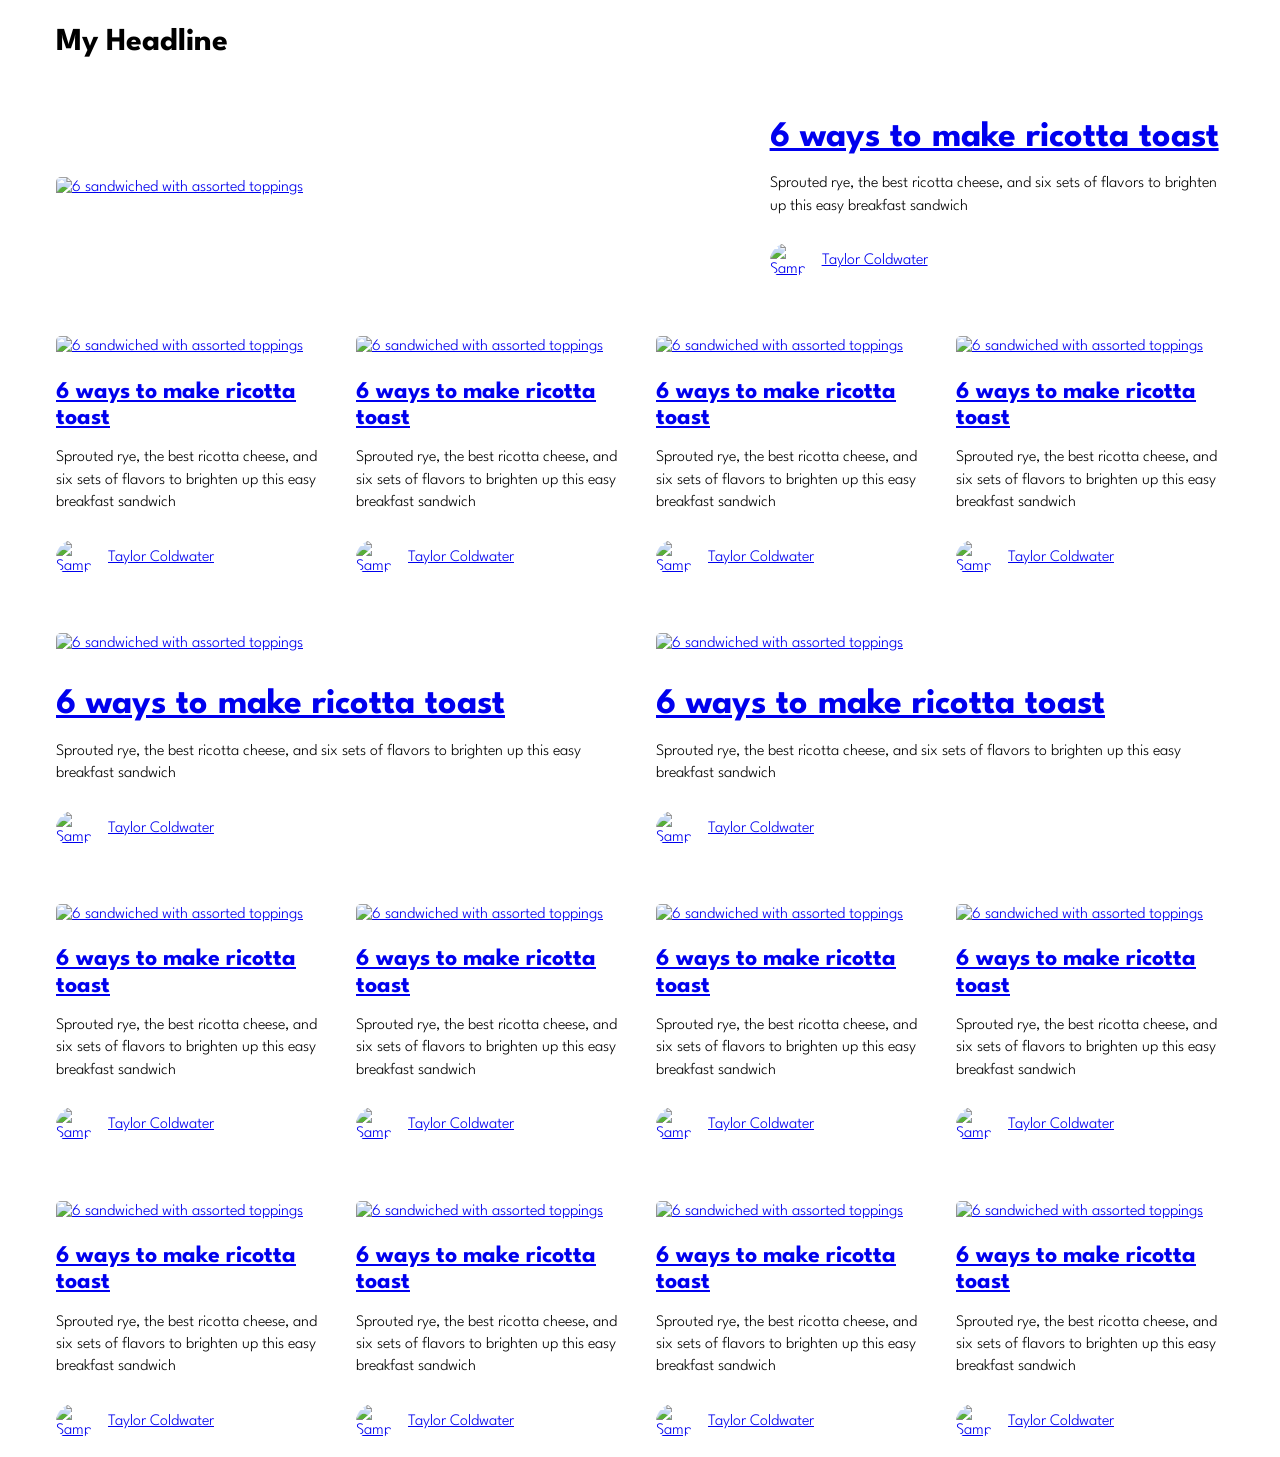
==== labs/media-grid/index.html @ 0ec3a6fa "Create basic example" ====
<!DOCTYPE html>
<html lang="en">
  <head>
    <meta charset="UTF-8" />
    <meta http-equiv="X-UA-Compatible" content="IE=edge" />
    <meta name="viewport" content="width=device-width, initial-scale=1.0" />
    <title>Media Grid</title>
    <link rel="stylesheet" href="style.css" />
    <link rel="preconnect" href="https://fonts.googleapis.com" />
    <link rel="preconnect" href="https://fonts.gstatic.com" crossorigin />
    <link href="https://fonts.googleapis.com/css2?family=League+Spartan:wght@300..700&display=swap" rel="stylesheet" />
  </head>
  <body>
    <header>
      <div class="container">
        <h1>My Headline</h1>
      </div>
    </header>
    <div class="container post-grid">
      <article>
        <a href="#" class="article-image-link">
          <img
            src="https://images.unsplash.com/photo-1521986329282-0436c1f1e212?ixlib=rb-1.2.1&ixid=MnwxMjA3fDB8MHxwaG90by1wYWdlfHx8fGVufDB8fHx8&auto=format&fit=crop&w=1200&h=630&q=80"
            alt="6 sandwiched with assorted toppings"
            class="article-image"
          />
        </a>
        <div class="article-text">
          <h2 class="article-title">
            <a href="#">6 ways to make ricotta toast</a>
          </h2>
          <p class="article-excerpt">
            Sprouted rye, the best ricotta cheese, and six sets of flavors to brighten up this easy breakfast sandwich
          </p>
          <div class="byline">
            <a href="#" class="byline-avatar-link">
              <img
                src="https://images.unsplash.com/photo-1580489944761-15a19d654956?ixlib=rb-1.2.1&ixid=MnwxMjA3fDB8MHxwaG90by1wYWdlfHx8fGVufDB8fHx8&auto=format&fit=crop&w=72&h=72&q=80"
                alt="Sample user avatar"
                class="byline-avatar"
              />
            </a>
            <p class="byline-author">
              <a href="#" class="byline-author-link">Taylor Coldwater</a>
            </p>
          </div>
        </div>
      </article>
      <article>
        <a href="#" class="article-image-link">
          <img
            src="https://images.unsplash.com/photo-1521986329282-0436c1f1e212?ixlib=rb-1.2.1&ixid=MnwxMjA3fDB8MHxwaG90by1wYWdlfHx8fGVufDB8fHx8&auto=format&fit=crop&w=1200&h=630&q=80"
            alt="6 sandwiched with assorted toppings"
            class="article-image"
          />
        </a>
        <div class="article-text">
          <h2 class="article-title">
            <a href="#">6 ways to make ricotta toast</a>
          </h2>
          <p class="article-excerpt">
            Sprouted rye, the best ricotta cheese, and six sets of flavors to brighten up this easy breakfast sandwich
          </p>
          <div class="byline">
            <a href="#" class="byline-avatar-link">
              <img
                src="https://images.unsplash.com/photo-1580489944761-15a19d654956?ixlib=rb-1.2.1&ixid=MnwxMjA3fDB8MHxwaG90by1wYWdlfHx8fGVufDB8fHx8&auto=format&fit=crop&w=72&h=72&q=80"
                alt="Sample user avatar"
                class="byline-avatar"
              />
            </a>
            <p class="byline-author">
              <a href="#" class="byline-author-link">Taylor Coldwater</a>
            </p>
          </div>
        </div>
      </article>
      <article>
        <a href="#" class="article-image-link">
          <img
            src="https://images.unsplash.com/photo-1521986329282-0436c1f1e212?ixlib=rb-1.2.1&ixid=MnwxMjA3fDB8MHxwaG90by1wYWdlfHx8fGVufDB8fHx8&auto=format&fit=crop&w=1200&h=630&q=80"
            alt="6 sandwiched with assorted toppings"
            class="article-image"
          />
        </a>
        <div class="article-text">
          <h2 class="article-title">
            <a href="#">6 ways to make ricotta toast</a>
          </h2>
          <p class="article-excerpt">
            Sprouted rye, the best ricotta cheese, and six sets of flavors to brighten up this easy breakfast sandwich
          </p>
          <div class="byline">
            <a href="#" class="byline-avatar-link">
              <img
                src="https://images.unsplash.com/photo-1580489944761-15a19d654956?ixlib=rb-1.2.1&ixid=MnwxMjA3fDB8MHxwaG90by1wYWdlfHx8fGVufDB8fHx8&auto=format&fit=crop&w=72&h=72&q=80"
                alt="Sample user avatar"
                class="byline-avatar"
              />
            </a>
            <p class="byline-author">
              <a href="#" class="byline-author-link">Taylor Coldwater</a>
            </p>
          </div>
        </div>
      </article>
      <article>
        <a href="#" class="article-image-link">
          <img
            src="https://images.unsplash.com/photo-1521986329282-0436c1f1e212?ixlib=rb-1.2.1&ixid=MnwxMjA3fDB8MHxwaG90by1wYWdlfHx8fGVufDB8fHx8&auto=format&fit=crop&w=1200&h=630&q=80"
            alt="6 sandwiched with assorted toppings"
            class="article-image"
          />
        </a>
        <div class="article-text">
          <h2 class="article-title">
            <a href="#">6 ways to make ricotta toast</a>
          </h2>
          <p class="article-excerpt">
            Sprouted rye, the best ricotta cheese, and six sets of flavors to brighten up this easy breakfast sandwich
          </p>
          <div class="byline">
            <a href="#" class="byline-avatar-link">
              <img
                src="https://images.unsplash.com/photo-1580489944761-15a19d654956?ixlib=rb-1.2.1&ixid=MnwxMjA3fDB8MHxwaG90by1wYWdlfHx8fGVufDB8fHx8&auto=format&fit=crop&w=72&h=72&q=80"
                alt="Sample user avatar"
                class="byline-avatar"
              />
            </a>
            <p class="byline-author">
              <a href="#" class="byline-author-link">Taylor Coldwater</a>
            </p>
          </div>
        </div>
      </article>
      <article>
        <a href="#" class="article-image-link">
          <img
            src="https://images.unsplash.com/photo-1521986329282-0436c1f1e212?ixlib=rb-1.2.1&ixid=MnwxMjA3fDB8MHxwaG90by1wYWdlfHx8fGVufDB8fHx8&auto=format&fit=crop&w=1200&h=630&q=80"
            alt="6 sandwiched with assorted toppings"
            class="article-image"
          />
        </a>
        <div class="article-text">
          <h2 class="article-title">
            <a href="#">6 ways to make ricotta toast</a>
          </h2>
          <p class="article-excerpt">
            Sprouted rye, the best ricotta cheese, and six sets of flavors to brighten up this easy breakfast sandwich
          </p>
          <div class="byline">
            <a href="#" class="byline-avatar-link">
              <img
                src="https://images.unsplash.com/photo-1580489944761-15a19d654956?ixlib=rb-1.2.1&ixid=MnwxMjA3fDB8MHxwaG90by1wYWdlfHx8fGVufDB8fHx8&auto=format&fit=crop&w=72&h=72&q=80"
                alt="Sample user avatar"
                class="byline-avatar"
              />
            </a>
            <p class="byline-author">
              <a href="#" class="byline-author-link">Taylor Coldwater</a>
            </p>
          </div>
        </div>
      </article>
      <article>
        <a href="#" class="article-image-link">
          <img
            src="https://images.unsplash.com/photo-1521986329282-0436c1f1e212?ixlib=rb-1.2.1&ixid=MnwxMjA3fDB8MHxwaG90by1wYWdlfHx8fGVufDB8fHx8&auto=format&fit=crop&w=1200&h=630&q=80"
            alt="6 sandwiched with assorted toppings"
            class="article-image"
          />
        </a>
        <div class="article-text">
          <h2 class="article-title">
            <a href="#">6 ways to make ricotta toast</a>
          </h2>
          <p class="article-excerpt">
            Sprouted rye, the best ricotta cheese, and six sets of flavors to brighten up this easy breakfast sandwich
          </p>
          <div class="byline">
            <a href="#" class="byline-avatar-link">
              <img
                src="https://images.unsplash.com/photo-1580489944761-15a19d654956?ixlib=rb-1.2.1&ixid=MnwxMjA3fDB8MHxwaG90by1wYWdlfHx8fGVufDB8fHx8&auto=format&fit=crop&w=72&h=72&q=80"
                alt="Sample user avatar"
                class="byline-avatar"
              />
            </a>
            <p class="byline-author">
              <a href="#" class="byline-author-link">Taylor Coldwater</a>
            </p>
          </div>
        </div>
      </article>
      <article>
        <a href="#" class="article-image-link">
          <img
            src="https://images.unsplash.com/photo-1521986329282-0436c1f1e212?ixlib=rb-1.2.1&ixid=MnwxMjA3fDB8MHxwaG90by1wYWdlfHx8fGVufDB8fHx8&auto=format&fit=crop&w=1200&h=630&q=80"
            alt="6 sandwiched with assorted toppings"
            class="article-image"
          />
        </a>
        <div class="article-text">
          <h2 class="article-title">
            <a href="#">6 ways to make ricotta toast</a>
          </h2>
          <p class="article-excerpt">
            Sprouted rye, the best ricotta cheese, and six sets of flavors to brighten up this easy breakfast sandwich
          </p>
          <div class="byline">
            <a href="#" class="byline-avatar-link">
              <img
                src="https://images.unsplash.com/photo-1580489944761-15a19d654956?ixlib=rb-1.2.1&ixid=MnwxMjA3fDB8MHxwaG90by1wYWdlfHx8fGVufDB8fHx8&auto=format&fit=crop&w=72&h=72&q=80"
                alt="Sample user avatar"
                class="byline-avatar"
              />
            </a>
            <p class="byline-author">
              <a href="#" class="byline-author-link">Taylor Coldwater</a>
            </p>
          </div>
        </div>
      </article>
      <article>
        <a href="#" class="article-image-link">
          <img
            src="https://images.unsplash.com/photo-1521986329282-0436c1f1e212?ixlib=rb-1.2.1&ixid=MnwxMjA3fDB8MHxwaG90by1wYWdlfHx8fGVufDB8fHx8&auto=format&fit=crop&w=1200&h=630&q=80"
            alt="6 sandwiched with assorted toppings"
            class="article-image"
          />
        </a>
        <div class="article-text">
          <h2 class="article-title">
            <a href="#">6 ways to make ricotta toast</a>
          </h2>
          <p class="article-excerpt">
            Sprouted rye, the best ricotta cheese, and six sets of flavors to brighten up this easy breakfast sandwich
          </p>
          <div class="byline">
            <a href="#" class="byline-avatar-link">
              <img
                src="https://images.unsplash.com/photo-1580489944761-15a19d654956?ixlib=rb-1.2.1&ixid=MnwxMjA3fDB8MHxwaG90by1wYWdlfHx8fGVufDB8fHx8&auto=format&fit=crop&w=72&h=72&q=80"
                alt="Sample user avatar"
                class="byline-avatar"
              />
            </a>
            <p class="byline-author">
              <a href="#" class="byline-author-link">Taylor Coldwater</a>
            </p>
          </div>
        </div>
      </article>
      <article>
        <a href="#" class="article-image-link">
          <img
            src="https://images.unsplash.com/photo-1521986329282-0436c1f1e212?ixlib=rb-1.2.1&ixid=MnwxMjA3fDB8MHxwaG90by1wYWdlfHx8fGVufDB8fHx8&auto=format&fit=crop&w=1200&h=630&q=80"
            alt="6 sandwiched with assorted toppings"
            class="article-image"
          />
        </a>
        <div class="article-text">
          <h2 class="article-title">
            <a href="#">6 ways to make ricotta toast</a>
          </h2>
          <p class="article-excerpt">
            Sprouted rye, the best ricotta cheese, and six sets of flavors to brighten up this easy breakfast sandwich
          </p>
          <div class="byline">
            <a href="#" class="byline-avatar-link">
              <img
                src="https://images.unsplash.com/photo-1580489944761-15a19d654956?ixlib=rb-1.2.1&ixid=MnwxMjA3fDB8MHxwaG90by1wYWdlfHx8fGVufDB8fHx8&auto=format&fit=crop&w=72&h=72&q=80"
                alt="Sample user avatar"
                class="byline-avatar"
              />
            </a>
            <p class="byline-author">
              <a href="#" class="byline-author-link">Taylor Coldwater</a>
            </p>
          </div>
        </div>
      </article>
      <article>
        <a href="#" class="article-image-link">
          <img
            src="https://images.unsplash.com/photo-1521986329282-0436c1f1e212?ixlib=rb-1.2.1&ixid=MnwxMjA3fDB8MHxwaG90by1wYWdlfHx8fGVufDB8fHx8&auto=format&fit=crop&w=1200&h=630&q=80"
            alt="6 sandwiched with assorted toppings"
            class="article-image"
          />
        </a>
        <div class="article-text">
          <h2 class="article-title">
            <a href="#">6 ways to make ricotta toast</a>
          </h2>
          <p class="article-excerpt">
            Sprouted rye, the best ricotta cheese, and six sets of flavors to brighten up this easy breakfast sandwich
          </p>
          <div class="byline">
            <a href="#" class="byline-avatar-link">
              <img
                src="https://images.unsplash.com/photo-1580489944761-15a19d654956?ixlib=rb-1.2.1&ixid=MnwxMjA3fDB8MHxwaG90by1wYWdlfHx8fGVufDB8fHx8&auto=format&fit=crop&w=72&h=72&q=80"
                alt="Sample user avatar"
                class="byline-avatar"
              />
            </a>
            <p class="byline-author">
              <a href="#" class="byline-author-link">Taylor Coldwater</a>
            </p>
          </div>
        </div>
      </article>
      <article>
        <a href="#" class="article-image-link">
          <img
            src="https://images.unsplash.com/photo-1521986329282-0436c1f1e212?ixlib=rb-1.2.1&ixid=MnwxMjA3fDB8MHxwaG90by1wYWdlfHx8fGVufDB8fHx8&auto=format&fit=crop&w=1200&h=630&q=80"
            alt="6 sandwiched with assorted toppings"
            class="article-image"
          />
        </a>
        <div class="article-text">
          <h2 class="article-title">
            <a href="#">6 ways to make ricotta toast</a>
          </h2>
          <p class="article-excerpt">
            Sprouted rye, the best ricotta cheese, and six sets of flavors to brighten up this easy breakfast sandwich
          </p>
          <div class="byline">
            <a href="#" class="byline-avatar-link">
              <img
                src="https://images.unsplash.com/photo-1580489944761-15a19d654956?ixlib=rb-1.2.1&ixid=MnwxMjA3fDB8MHxwaG90by1wYWdlfHx8fGVufDB8fHx8&auto=format&fit=crop&w=72&h=72&q=80"
                alt="Sample user avatar"
                class="byline-avatar"
              />
            </a>
            <p class="byline-author">
              <a href="#" class="byline-author-link">Taylor Coldwater</a>
            </p>
          </div>
        </div>
      </article>
      <article>
        <a href="#" class="article-image-link">
          <img
            src="https://images.unsplash.com/photo-1521986329282-0436c1f1e212?ixlib=rb-1.2.1&ixid=MnwxMjA3fDB8MHxwaG90by1wYWdlfHx8fGVufDB8fHx8&auto=format&fit=crop&w=1200&h=630&q=80"
            alt="6 sandwiched with assorted toppings"
            class="article-image"
          />
        </a>
        <div class="article-text">
          <h2 class="article-title">
            <a href="#">6 ways to make ricotta toast</a>
          </h2>
          <p class="article-excerpt">
            Sprouted rye, the best ricotta cheese, and six sets of flavors to brighten up this easy breakfast sandwich
          </p>
          <div class="byline">
            <a href="#" class="byline-avatar-link">
              <img
                src="https://images.unsplash.com/photo-1580489944761-15a19d654956?ixlib=rb-1.2.1&ixid=MnwxMjA3fDB8MHxwaG90by1wYWdlfHx8fGVufDB8fHx8&auto=format&fit=crop&w=72&h=72&q=80"
                alt="Sample user avatar"
                class="byline-avatar"
              />
            </a>
            <p class="byline-author">
              <a href="#" class="byline-author-link">Taylor Coldwater</a>
            </p>
          </div>
        </div>
      </article>
      <article>
        <a href="#" class="article-image-link">
          <img
            src="https://images.unsplash.com/photo-1521986329282-0436c1f1e212?ixlib=rb-1.2.1&ixid=MnwxMjA3fDB8MHxwaG90by1wYWdlfHx8fGVufDB8fHx8&auto=format&fit=crop&w=1200&h=630&q=80"
            alt="6 sandwiched with assorted toppings"
            class="article-image"
          />
        </a>
        <div class="article-text">
          <h2 class="article-title">
            <a href="#">6 ways to make ricotta toast</a>
          </h2>
          <p class="article-excerpt">
            Sprouted rye, the best ricotta cheese, and six sets of flavors to brighten up this easy breakfast sandwich
          </p>
          <div class="byline">
            <a href="#" class="byline-avatar-link">
              <img
                src="https://images.unsplash.com/photo-1580489944761-15a19d654956?ixlib=rb-1.2.1&ixid=MnwxMjA3fDB8MHxwaG90by1wYWdlfHx8fGVufDB8fHx8&auto=format&fit=crop&w=72&h=72&q=80"
                alt="Sample user avatar"
                class="byline-avatar"
              />
            </a>
            <p class="byline-author">
              <a href="#" class="byline-author-link">Taylor Coldwater</a>
            </p>
          </div>
        </div>
      </article>
      <article>
        <a href="#" class="article-image-link">
          <img
            src="https://images.unsplash.com/photo-1521986329282-0436c1f1e212?ixlib=rb-1.2.1&ixid=MnwxMjA3fDB8MHxwaG90by1wYWdlfHx8fGVufDB8fHx8&auto=format&fit=crop&w=1200&h=630&q=80"
            alt="6 sandwiched with assorted toppings"
            class="article-image"
          />
        </a>
        <div class="article-text">
          <h2 class="article-title">
            <a href="#">6 ways to make ricotta toast</a>
          </h2>
          <p class="article-excerpt">
            Sprouted rye, the best ricotta cheese, and six sets of flavors to brighten up this easy breakfast sandwich
          </p>
          <div class="byline">
            <a href="#" class="byline-avatar-link">
              <img
                src="https://images.unsplash.com/photo-1580489944761-15a19d654956?ixlib=rb-1.2.1&ixid=MnwxMjA3fDB8MHxwaG90by1wYWdlfHx8fGVufDB8fHx8&auto=format&fit=crop&w=72&h=72&q=80"
                alt="Sample user avatar"
                class="byline-avatar"
              />
            </a>
            <p class="byline-author">
              <a href="#" class="byline-author-link">Taylor Coldwater</a>
            </p>
          </div>
        </div>
      </article>
      <article>
        <a href="#" class="article-image-link">
          <img
            src="https://images.unsplash.com/photo-1521986329282-0436c1f1e212?ixlib=rb-1.2.1&ixid=MnwxMjA3fDB8MHxwaG90by1wYWdlfHx8fGVufDB8fHx8&auto=format&fit=crop&w=1200&h=630&q=80"
            alt="6 sandwiched with assorted toppings"
            class="article-image"
          />
        </a>
        <div class="article-text">
          <h2 class="article-title">
            <a href="#">6 ways to make ricotta toast</a>
          </h2>
          <p class="article-excerpt">
            Sprouted rye, the best ricotta cheese, and six sets of flavors to brighten up this easy breakfast sandwich
          </p>
          <div class="byline">
            <a href="#" class="byline-avatar-link">
              <img
                src="https://images.unsplash.com/photo-1580489944761-15a19d654956?ixlib=rb-1.2.1&ixid=MnwxMjA3fDB8MHxwaG90by1wYWdlfHx8fGVufDB8fHx8&auto=format&fit=crop&w=72&h=72&q=80"
                alt="Sample user avatar"
                class="byline-avatar"
              />
            </a>
            <p class="byline-author">
              <a href="#" class="byline-author-link">Taylor Coldwater</a>
            </p>
          </div>
        </div>
      </article>
    </div>
  </body>
</html>
---- labs/media-grid/style.css ----
* {
  box-sizing: border-box;
}

:root {
  --title-font-size: 1.5rem;
}

body {
  font-family: "League Spartan", -apple-system, BlinkMacSystemFont, "Segoe UI", Roboto, Oxygen, Ubuntu, Cantarell,
    "Open Sans", "Helvetica Neue", sans-serif;
  font-weight: 300;
  line-height: 1.4;
}

h2 {
  line-height: 1.1;
}

img {
  max-width: 100%;
  display: block;
}

.container {
  max-width: 1200px;
  margin: 0 auto;
  padding-left: 1em;
  padding-right: 1em;
}

.post-grid {
  display: grid;
  gap: 1rem;
}

.article-title {
  font-size: var(--title-font-size, 1.5rem);
  margin-bottom: 1rem;
}

.article-image {
  border-radius: 5px;
  width: 100%;
}

.byline {
  display: flex;
  align-items: center;
  gap: 1rem;
}

.byline-avatar {
  width: 36px;
  height: 36px;
  border-radius: 50%;
}

@media screen and (min-width: 768px) {
  .post-grid {
    grid-template-columns: repeat(12, 1fr);
    gap: 3rem 2rem;
  }

  article {
    grid-column-end: span 3;
  }

  article:nth-of-type(1) {
    grid-column: 1 / -1;
    display: grid;
    gap: 2rem;
    grid-template-columns: 3fr 2fr;
    align-items: center;
  }

  article:nth-of-type(6),
  article:nth-of-type(7) {
    grid-column-end: span 6;
  }

  article:nth-of-type(1),
  article:nth-of-type(6),
  article:nth-of-type(7) {
    --title-font-size: 2.25rem;
  }
}
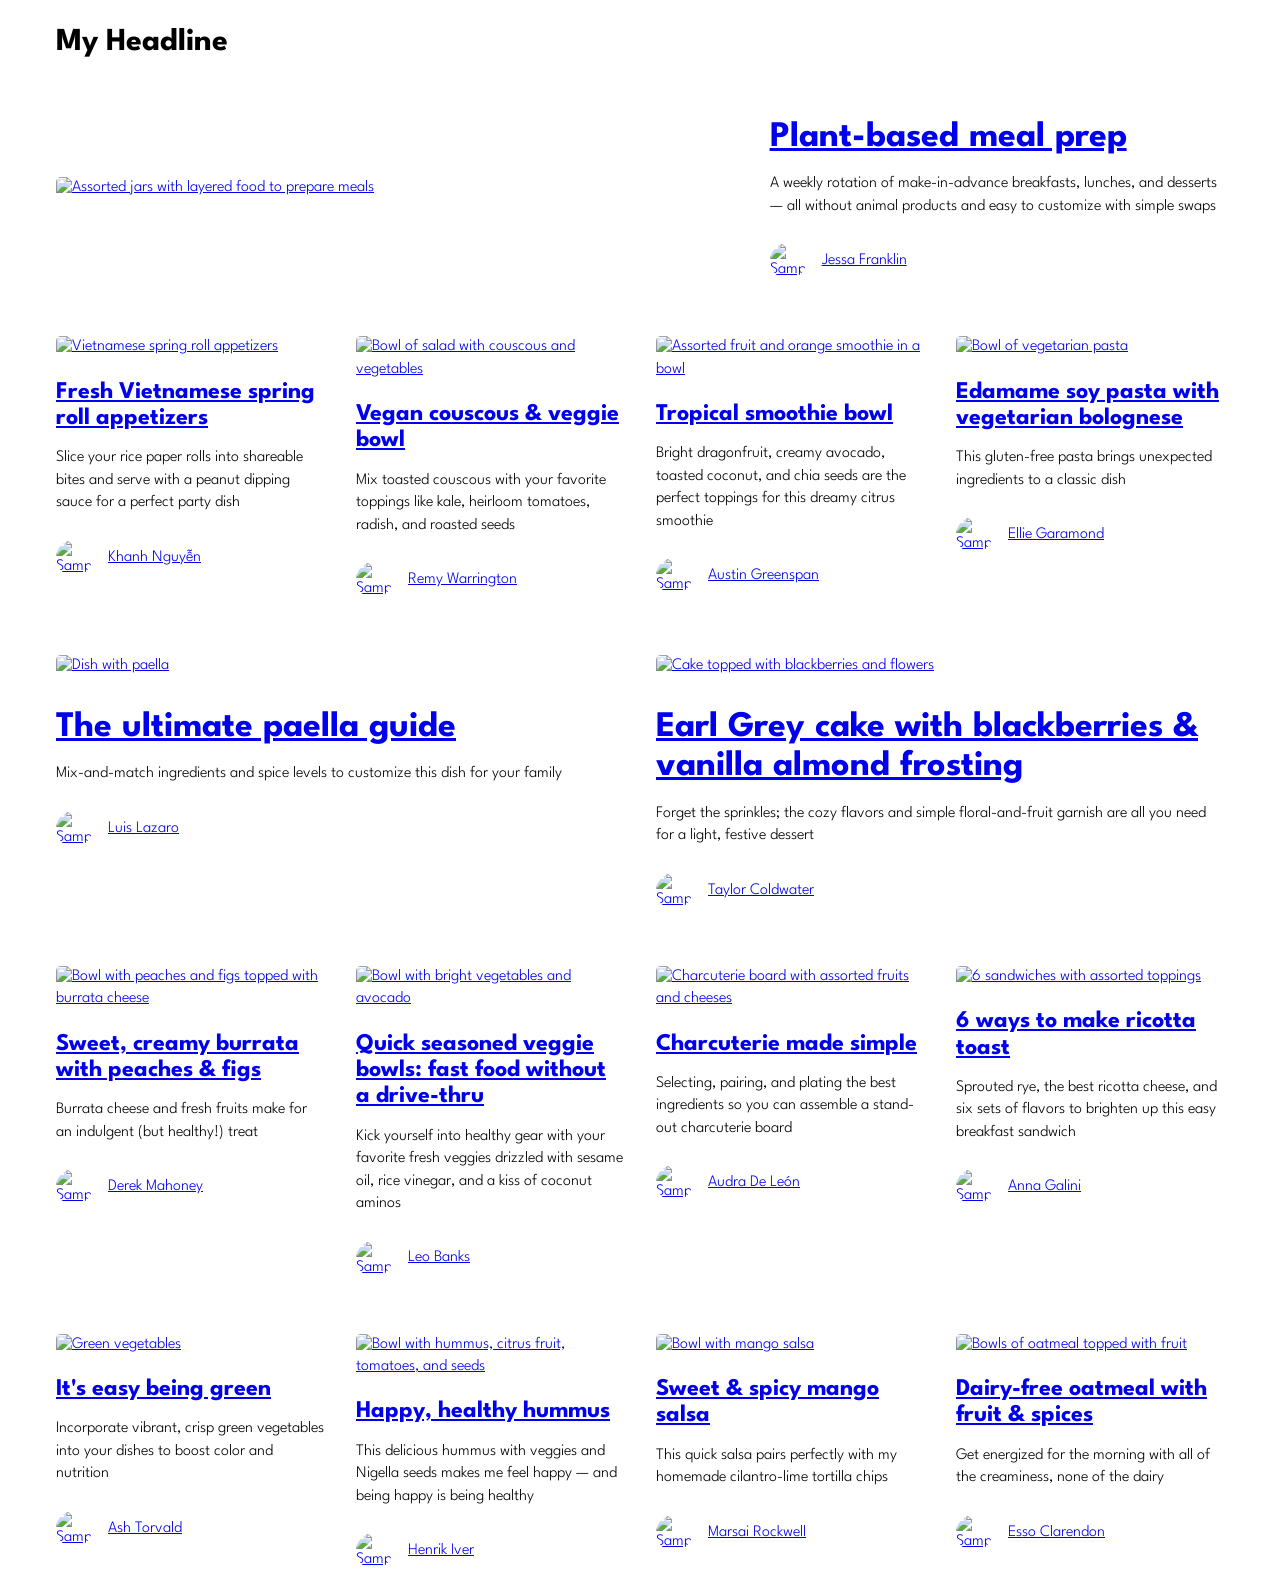
==== commit f6327838: "Add content to each article" ====
--- a/labs/media-grid/index.html
+++ b/labs/media-grid/index.html
@@ -20,8 +20,299 @@
       <article>
         <a href="#" class="article-image-link">
           <img
+            src="https://images.unsplash.com/photo-1543352632-fea6d4f83e78?ixlib=rb-1.2.1&ixid=MnwxMjA3fDB8MHxwaG90by1wYWdlfHx8fGVufDB8fHx8&auto=format&fit=crop&w=1200&h=630&q=80"
+            alt="Assorted jars with layered food to prepare meals"
+            class="article-image"
+          />
+        </a>
+        <div class="article-text">
+          <h2 class="article-title">
+            <a href="#">Plant-based meal prep</a>
+          </h2>
+          <p class="article-excerpt">
+            A weekly rotation of make-in-advance breakfasts, lunches, and desserts &mdash; all without animal products
+            and easy to customize with simple swaps
+          </p>
+          <div class="byline">
+            <a href="#" class="byline-avatar-link">
+              <img
+                src="https://images.unsplash.com/photo-1522938974444-f12497b69347?ixlib=rb-1.2.1&ixid=MnwxMjA3fDB8MHxwaG90by1wYWdlfHx8fGVufDB8fHx8&&auto=format&auto=format&fit=crop&w=72&h=72&q=80"
+                alt="Sample user avatar"
+                class="byline-avatar"
+              />
+            </a>
+            <p class="byline-author">
+              <a href="#" class="byline-author-link">Jessa Franklin</a>
+            </p>
+          </div>
+        </div>
+      </article>
+      <article>
+        <a href="#" class="article-image-link">
+          <img
+            src="https://images.unsplash.com/photo-1541014741259-de529411b96a?ixlib=rb-1.2.1&ixid=MnwxMjA3fDB8MHxwaG90by1wYWdlfHx8fGVufDB8fHx8&auto=format&fit=crop&w=1200&h=630&q=80"
+            alt="Vietnamese spring roll appetizers"
+            class="article-image"
+          />
+        </a>
+        <div class="article-text">
+          <h2 class="article-title">
+            <a href="#">Fresh Vietnamese spring roll appetizers</a>
+          </h2>
+          <p class="article-excerpt">
+            Slice your rice paper rolls into shareable bites and serve with a peanut dipping sauce for a perfect party
+            dish
+          </p>
+          <div class="byline">
+            <a href="#" class="byline-avatar-link">
+              <img
+                src="https://images.unsplash.com/photo-1588653497314-1b68fdfb7cfd?ixlib=rb-1.2.1&ixid=MnwxMjA3fDB8MHxwaG90by1wYWdlfHx8fGVufDB8fHx8&auto=format&fit=crop&w=72&h=72&q=80"
+                alt="Sample user avatar"
+                class="byline-avatar"
+              />
+            </a>
+            <p class="byline-author">
+              <a href="#" class="byline-author-link">Khanh Nguyễn</a>
+            </p>
+          </div>
+        </div>
+      </article>
+      <article>
+        <a href="#" class="article-image-link">
+          <img
+            src="https://images.unsplash.com/photo-1519996409144-56c88c9aa612?ixlib=rb-1.2.1&ixid=MnwxMjA3fDB8MHxwaG90by1wYWdlfHx8fGVufDB8fHx8&auto=format&fit=crop&&w=1200&h=630&q=80"
+            alt="Bowl of salad with couscous and vegetables"
+            class="article-image"
+          />
+        </a>
+        <div class="article-text">
+          <h2 class="article-title">
+            <a href="#">Vegan couscous &amp; veggie bowl</a>
+          </h2>
+          <p class="article-excerpt">
+            Mix toasted couscous with your favorite toppings like kale, heirloom tomatoes, radish, and roasted seeds
+          </p>
+          <div class="byline">
+            <a href="#" class="byline-avatar-link">
+              <img
+                src="https://images.unsplash.com/photo-1438761681033-6461ffad8d80?ixlib=rb-1.2.1&ixid=MnwxMjA3fDB8MHxwaG90by1wYWdlfHx8fGVufDB8fHx8&auto=format&fit=crop&w=72&h=72&q=80"
+                alt="Sample user avatar"
+                class="byline-avatar"
+              />
+            </a>
+            <p class="byline-author">
+              <a href="#" class="byline-author-link">Remy Warrington</a>
+            </p>
+          </div>
+        </div>
+      </article>
+      <article>
+        <a href="#" class="article-image-link">
+          <img
+            src="https://images.unsplash.com/photo-1530990457142-bb18a441c52b?ixlib=rb-1.2.1&ixid=MnwxMjA3fDB8MHxwaG90by1wYWdlfHx8fGVufDB8fHx8&auto=format&fit=crop&w=1200&h=630&q=80"
+            alt="Assorted fruit and orange smoothie in a bowl"
+            class="article-image"
+          />
+        </a>
+        <div class="article-text">
+          <h2 class="article-title">
+            <a href="#">Tropical smoothie bowl</a>
+          </h2>
+          <p class="article-excerpt">
+            Bright dragonfruit, creamy avocado, toasted coconut, and chia seeds are the perfect toppings for this dreamy
+            citrus smoothie
+          </p>
+          <div class="byline">
+            <a href="#" class="byline-avatar-link">
+              <img
+                src="https://images.unsplash.com/photo-1624298357597-fd92dfbec01d?ixlib=rb-1.2.1&ixid=MnwxMjA3fDB8MHxzZWFyY2h8NTN8fGF2YXRhcnxlbnwwfHwwfHw%3D&auto=format&fit=crop&w=72&h=72&q=80"
+                alt="Sample user avatar"
+                class="byline-avatar"
+              />
+            </a>
+            <p class="byline-author">
+              <a href="#" class="byline-author-link">Austin Greenspan</a>
+            </p>
+          </div>
+        </div>
+      </article>
+      <article>
+        <a href="#" class="article-image-link">
+          <img
+            src="https://images.unsplash.com/photo-1624034767202-3ba3aafb5909?ixlib=rb-1.2.1&ixid=MnwxMjA3fDB8MHxwaG90by1wYWdlfHx8fGVufDB8fHx8&auto=format&fit=crop&&w=1200&h=630&q=80"
+            alt="Bowl of vegetarian pasta"
+            class="article-image"
+          />
+        </a>
+        <div class="article-text">
+          <h2 class="article-title">
+            <a href="#">Edamame soy pasta with vegetarian bolognese</a>
+          </h2>
+          <p class="article-excerpt">This gluten-free pasta brings unexpected ingredients to a classic dish</p>
+          <div class="byline">
+            <a href="#" class="byline-avatar-link">
+              <img
+                src="https://images.unsplash.com/photo-1628890923662-2cb23c2e0cfe?ixlib=rb-1.2.1&ixid=MnwxMjA3fDB8MHxwaG90by1wYWdlfHx8fGVufDB8fHx8&auto=format&fit=crop&w=72&h=72&q=80"
+                alt="Sample user avatar"
+                class="byline-avatar"
+              />
+            </a>
+            <p class="byline-author">
+              <a href="#" class="byline-author-link">Ellie Garamond</a>
+            </p>
+          </div>
+        </div>
+      </article>
+      <article>
+        <a href="#" class="article-image-link">
+          <img
+            src="https://images.unsplash.com/photo-1512058564366-18510be2db19?ixlib=rb-1.2.1&ixid=MnwxMjA3fDB8MHxwaG90by1wYWdlfHx8fGVufDB8fHx8&auto=format&fit=crop&w=1200&h=630&q=80"
+            alt="Dish with paella"
+            class="article-image"
+          />
+        </a>
+        <div class="article-text">
+          <h2 class="article-title">
+            <a href="#">The ultimate paella guide</a>
+          </h2>
+          <p class="article-excerpt">
+            Mix-and-match ingredients and spice levels to customize this dish for your family
+          </p>
+          <div class="byline">
+            <a href="#" class="byline-avatar-link">
+              <img
+                src="https://images.unsplash.com/photo-1544723495-432537d12f6c?ixlib=rb-1.2.1&ixid=MnwxMjA3fDB8MHxzZWFyY2h8ODJ8fGF2YXRhcnxlbnwwfHwwfHw%3D&auto=format&fit=crop&w=72&h=72&q=80"
+                alt="Sample user avatar"
+                class="byline-avatar"
+              />
+            </a>
+            <p class="byline-author">
+              <a href="#" class="byline-author-link">Luis Lazaro</a>
+            </p>
+          </div>
+        </div>
+      </article>
+      <article>
+        <a href="#" class="article-image-link">
+          <img
+            src="https://images.unsplash.com/photo-1559620192-032c4bc4674e?ixlib=rb-1.2.1&ixid=MnwxMjA3fDB8MHxwaG90by1wYWdlfHx8fGVufDB8fHx8&auto=format&fit=crop&w=1200&h=630&q=80"
+            alt="Cake topped with blackberries and flowers"
+            class="article-image"
+          />
+        </a>
+        <div class="article-text">
+          <h2 class="article-title">
+            <a href="#">Earl Grey cake with blackberries &amp; vanilla almond frosting</a>
+          </h2>
+          <p class="article-excerpt">
+            Forget the sprinkles; the cozy flavors and simple floral-and-fruit garnish are all you need for a light,
+            festive dessert
+          </p>
+          <div class="byline">
+            <a href="#" class="byline-avatar-link">
+              <img
+                src="https://images.unsplash.com/photo-1580489944761-15a19d654956?ixlib=rb-1.2.1&ixid=MnwxMjA3fDB8MHxwaG90by1wYWdlfHx8fGVufDB8fHx8&auto=format&fit=crop&w=72&h=72&q=80"
+                alt="Sample user avatar"
+                class="byline-avatar"
+              />
+            </a>
+            <p class="byline-author">
+              <a href="#" class="byline-author-link">Taylor Coldwater</a>
+            </p>
+          </div>
+        </div>
+      </article>
+      <article>
+        <a href="#" class="article-image-link">
+          <img
+            src="https://images.unsplash.com/photo-1606850246029-dd00bd5eff97?ixlib=rb-1.2.1&ixid=MnwxMjA3fDB8MHxwaG90by1wYWdlfHx8fGVufDB8fHx8&auto=format&fit=crop&w=1200&h=630&q=80"
+            alt="Bowl with peaches and figs topped with burrata cheese"
+            class="article-image"
+          />
+        </a>
+        <div class="article-text">
+          <h2 class="article-title">
+            <a href="#">Sweet, creamy burrata with peaches &amp; figs</a>
+          </h2>
+          <p class="article-excerpt">Burrata cheese and fresh fruits make for an indulgent (but healthy!) treat</p>
+          <div class="byline">
+            <a href="#" class="byline-avatar-link">
+              <img
+                src="https://images.unsplash.com/photo-1614289371518-722f2615943d?ixlib=rb-1.2.1&ixid=MnwxMjA3fDB8MHxwaG90by1wYWdlfHx8fGVufDB8fHx8&auto=format&fit=crop&w=72&h=72&q=80"
+                alt="Sample user avatar"
+                class="byline-avatar"
+              />
+            </a>
+            <p class="byline-author">
+              <a href="#" class="byline-author-link">Derek Mahoney</a>
+            </p>
+          </div>
+        </div>
+      </article>
+      <article>
+        <a href="#" class="article-image-link">
+          <img
+            src="https://images.unsplash.com/photo-1490645935967-10de6ba17061?ixlib=rb-1.2.1&ixid=MnwxMjA3fDB8MHxwaG90by1wYWdlfHx8fGVufDB8fHx8&auto=format&fit=crop&w=1200&h=630&q=80"
+            alt="Bowl with bright vegetables and avocado"
+            class="article-image"
+          />
+        </a>
+        <div class="article-text">
+          <h2 class="article-title">
+            <a href="#">Quick seasoned veggie bowls: fast food without a drive-thru</a>
+          </h2>
+          <p class="article-excerpt">
+            Kick yourself into healthy gear with your favorite fresh veggies drizzled with sesame oil, rice vinegar, and
+            a kiss of coconut aminos
+          </p>
+          <div class="byline">
+            <a href="#" class="byline-avatar-link">
+              <img
+                src="https://images.unsplash.com/photo-1628157588553-5eeea00af15c?ixlib=rb-1.2.1&ixid=MnwxMjA3fDB8MHxwaG90by1wYWdlfHx8fGVufDB8fHx8&auto=format&fit=crop&w=72&h=72&q=80"
+                alt="Sample user avatar"
+                class="byline-avatar"
+              />
+            </a>
+            <p class="byline-author">
+              <a href="#" class="byline-author-link">Leo Banks</a>
+            </p>
+          </div>
+        </div>
+      </article>
+      <article>
+        <a href="#" class="article-image-link">
+          <img
+            src="https://images.unsplash.com/photo-1576021192723-bdad4432ddb3?ixlib=rb-1.2.1&ixid=MnwxMjA3fDB8MHxwaG90by1wYWdlfHx8fGVufDB8fHx8&auto=format&fit=crop&w=1200&h=630&q=80"
+            alt="Charcuterie board with assorted fruits and cheeses"
+            class="article-image"
+          />
+        </a>
+        <div class="article-text">
+          <h2 class="article-title">
+            <a href="#">Charcuterie made simple</a>
+          </h2>
+          <p class="article-excerpt">
+            Selecting, pairing, and plating the best ingredients so you can assemble a stand-out charcuterie board
+          </p>
+          <div class="byline">
+            <a href="#" class="byline-avatar-link">
+              <img
+                src="https://images.unsplash.com/photo-1554780336-390462301acf?ixlib=rb-1.2.1&ixid=MnwxMjA3fDB8MHxwaG90by1wYWdlfHx8fGVufDB8fHx8&auto=format&fit=crop&w=72&h=72&q=80"
+                alt="Sample user avatar"
+                class="byline-avatar"
+              />
+            </a>
+            <p class="byline-author">
+              <a href="#" class="byline-author-link">Audra De León</a>
+            </p>
+          </div>
+        </div>
+      </article>
+      <article>
+        <a href="#" class="article-image-link">
+          <img
             src="https://images.unsplash.com/photo-1521986329282-0436c1f1e212?ixlib=rb-1.2.1&ixid=MnwxMjA3fDB8MHxwaG90by1wYWdlfHx8fGVufDB8fHx8&auto=format&fit=crop&w=1200&h=630&q=80"
-            alt="6 sandwiched with assorted toppings"
+            alt="6 sandwiches with assorted toppings"
             class="article-image"
           />
         </a>
@@ -35,419 +326,126 @@
           <div class="byline">
             <a href="#" class="byline-avatar-link">
               <img
-                src="https://images.unsplash.com/photo-1580489944761-15a19d654956?ixlib=rb-1.2.1&ixid=MnwxMjA3fDB8MHxwaG90by1wYWdlfHx8fGVufDB8fHx8&auto=format&fit=crop&w=72&h=72&q=80"
-                alt="Sample user avatar"
-                class="byline-avatar"
-              />
-            </a>
-            <p class="byline-author">
-              <a href="#" class="byline-author-link">Taylor Coldwater</a>
-            </p>
-          </div>
-        </div>
-      </article>
-      <article>
-        <a href="#" class="article-image-link">
-          <img
-            src="https://images.unsplash.com/photo-1521986329282-0436c1f1e212?ixlib=rb-1.2.1&ixid=MnwxMjA3fDB8MHxwaG90by1wYWdlfHx8fGVufDB8fHx8&auto=format&fit=crop&w=1200&h=630&q=80"
-            alt="6 sandwiched with assorted toppings"
-            class="article-image"
-          />
-        </a>
-        <div class="article-text">
-          <h2 class="article-title">
-            <a href="#">6 ways to make ricotta toast</a>
-          </h2>
-          <p class="article-excerpt">
-            Sprouted rye, the best ricotta cheese, and six sets of flavors to brighten up this easy breakfast sandwich
-          </p>
-          <div class="byline">
-            <a href="#" class="byline-avatar-link">
-              <img
-                src="https://images.unsplash.com/photo-1580489944761-15a19d654956?ixlib=rb-1.2.1&ixid=MnwxMjA3fDB8MHxwaG90by1wYWdlfHx8fGVufDB8fHx8&auto=format&fit=crop&w=72&h=72&q=80"
-                alt="Sample user avatar"
-                class="byline-avatar"
-              />
-            </a>
-            <p class="byline-author">
-              <a href="#" class="byline-author-link">Taylor Coldwater</a>
-            </p>
-          </div>
-        </div>
-      </article>
-      <article>
-        <a href="#" class="article-image-link">
-          <img
-            src="https://images.unsplash.com/photo-1521986329282-0436c1f1e212?ixlib=rb-1.2.1&ixid=MnwxMjA3fDB8MHxwaG90by1wYWdlfHx8fGVufDB8fHx8&auto=format&fit=crop&w=1200&h=630&q=80"
-            alt="6 sandwiched with assorted toppings"
-            class="article-image"
-          />
-        </a>
-        <div class="article-text">
-          <h2 class="article-title">
-            <a href="#">6 ways to make ricotta toast</a>
-          </h2>
-          <p class="article-excerpt">
-            Sprouted rye, the best ricotta cheese, and six sets of flavors to brighten up this easy breakfast sandwich
-          </p>
-          <div class="byline">
-            <a href="#" class="byline-avatar-link">
-              <img
-                src="https://images.unsplash.com/photo-1580489944761-15a19d654956?ixlib=rb-1.2.1&ixid=MnwxMjA3fDB8MHxwaG90by1wYWdlfHx8fGVufDB8fHx8&auto=format&fit=crop&w=72&h=72&q=80"
-                alt="Sample user avatar"
-                class="byline-avatar"
-              />
-            </a>
-            <p class="byline-author">
-              <a href="#" class="byline-author-link">Taylor Coldwater</a>
-            </p>
-          </div>
-        </div>
-      </article>
-      <article>
-        <a href="#" class="article-image-link">
-          <img
-            src="https://images.unsplash.com/photo-1521986329282-0436c1f1e212?ixlib=rb-1.2.1&ixid=MnwxMjA3fDB8MHxwaG90by1wYWdlfHx8fGVufDB8fHx8&auto=format&fit=crop&w=1200&h=630&q=80"
-            alt="6 sandwiched with assorted toppings"
-            class="article-image"
-          />
-        </a>
-        <div class="article-text">
-          <h2 class="article-title">
-            <a href="#">6 ways to make ricotta toast</a>
-          </h2>
-          <p class="article-excerpt">
-            Sprouted rye, the best ricotta cheese, and six sets of flavors to brighten up this easy breakfast sandwich
-          </p>
-          <div class="byline">
-            <a href="#" class="byline-avatar-link">
-              <img
-                src="https://images.unsplash.com/photo-1580489944761-15a19d654956?ixlib=rb-1.2.1&ixid=MnwxMjA3fDB8MHxwaG90by1wYWdlfHx8fGVufDB8fHx8&auto=format&fit=crop&w=72&h=72&q=80"
-                alt="Sample user avatar"
-                class="byline-avatar"
-              />
-            </a>
-            <p class="byline-author">
-              <a href="#" class="byline-author-link">Taylor Coldwater</a>
-            </p>
-          </div>
-        </div>
-      </article>
-      <article>
-        <a href="#" class="article-image-link">
-          <img
-            src="https://images.unsplash.com/photo-1521986329282-0436c1f1e212?ixlib=rb-1.2.1&ixid=MnwxMjA3fDB8MHxwaG90by1wYWdlfHx8fGVufDB8fHx8&auto=format&fit=crop&w=1200&h=630&q=80"
-            alt="6 sandwiched with assorted toppings"
-            class="article-image"
-          />
-        </a>
-        <div class="article-text">
-          <h2 class="article-title">
-            <a href="#">6 ways to make ricotta toast</a>
-          </h2>
-          <p class="article-excerpt">
-            Sprouted rye, the best ricotta cheese, and six sets of flavors to brighten up this easy breakfast sandwich
-          </p>
-          <div class="byline">
-            <a href="#" class="byline-avatar-link">
-              <img
-                src="https://images.unsplash.com/photo-1580489944761-15a19d654956?ixlib=rb-1.2.1&ixid=MnwxMjA3fDB8MHxwaG90by1wYWdlfHx8fGVufDB8fHx8&auto=format&fit=crop&w=72&h=72&q=80"
-                alt="Sample user avatar"
-                class="byline-avatar"
-              />
-            </a>
-            <p class="byline-author">
-              <a href="#" class="byline-author-link">Taylor Coldwater</a>
-            </p>
-          </div>
-        </div>
-      </article>
-      <article>
-        <a href="#" class="article-image-link">
-          <img
-            src="https://images.unsplash.com/photo-1521986329282-0436c1f1e212?ixlib=rb-1.2.1&ixid=MnwxMjA3fDB8MHxwaG90by1wYWdlfHx8fGVufDB8fHx8&auto=format&fit=crop&w=1200&h=630&q=80"
-            alt="6 sandwiched with assorted toppings"
-            class="article-image"
-          />
-        </a>
-        <div class="article-text">
-          <h2 class="article-title">
-            <a href="#">6 ways to make ricotta toast</a>
-          </h2>
-          <p class="article-excerpt">
-            Sprouted rye, the best ricotta cheese, and six sets of flavors to brighten up this easy breakfast sandwich
-          </p>
-          <div class="byline">
-            <a href="#" class="byline-avatar-link">
-              <img
-                src="https://images.unsplash.com/photo-1580489944761-15a19d654956?ixlib=rb-1.2.1&ixid=MnwxMjA3fDB8MHxwaG90by1wYWdlfHx8fGVufDB8fHx8&auto=format&fit=crop&w=72&h=72&q=80"
-                alt="Sample user avatar"
-                class="byline-avatar"
-              />
-            </a>
-            <p class="byline-author">
-              <a href="#" class="byline-author-link">Taylor Coldwater</a>
-            </p>
-          </div>
-        </div>
-      </article>
-      <article>
-        <a href="#" class="article-image-link">
-          <img
-            src="https://images.unsplash.com/photo-1521986329282-0436c1f1e212?ixlib=rb-1.2.1&ixid=MnwxMjA3fDB8MHxwaG90by1wYWdlfHx8fGVufDB8fHx8&auto=format&fit=crop&w=1200&h=630&q=80"
-            alt="6 sandwiched with assorted toppings"
-            class="article-image"
-          />
-        </a>
-        <div class="article-text">
-          <h2 class="article-title">
-            <a href="#">6 ways to make ricotta toast</a>
-          </h2>
-          <p class="article-excerpt">
-            Sprouted rye, the best ricotta cheese, and six sets of flavors to brighten up this easy breakfast sandwich
-          </p>
-          <div class="byline">
-            <a href="#" class="byline-avatar-link">
-              <img
-                src="https://images.unsplash.com/photo-1580489944761-15a19d654956?ixlib=rb-1.2.1&ixid=MnwxMjA3fDB8MHxwaG90by1wYWdlfHx8fGVufDB8fHx8&auto=format&fit=crop&w=72&h=72&q=80"
-                alt="Sample user avatar"
-                class="byline-avatar"
-              />
-            </a>
-            <p class="byline-author">
-              <a href="#" class="byline-author-link">Taylor Coldwater</a>
-            </p>
-          </div>
-        </div>
-      </article>
-      <article>
-        <a href="#" class="article-image-link">
-          <img
-            src="https://images.unsplash.com/photo-1521986329282-0436c1f1e212?ixlib=rb-1.2.1&ixid=MnwxMjA3fDB8MHxwaG90by1wYWdlfHx8fGVufDB8fHx8&auto=format&fit=crop&w=1200&h=630&q=80"
-            alt="6 sandwiched with assorted toppings"
-            class="article-image"
-          />
-        </a>
-        <div class="article-text">
-          <h2 class="article-title">
-            <a href="#">6 ways to make ricotta toast</a>
-          </h2>
-          <p class="article-excerpt">
-            Sprouted rye, the best ricotta cheese, and six sets of flavors to brighten up this easy breakfast sandwich
-          </p>
-          <div class="byline">
-            <a href="#" class="byline-avatar-link">
-              <img
-                src="https://images.unsplash.com/photo-1580489944761-15a19d654956?ixlib=rb-1.2.1&ixid=MnwxMjA3fDB8MHxwaG90by1wYWdlfHx8fGVufDB8fHx8&auto=format&fit=crop&w=72&h=72&q=80"
-                alt="Sample user avatar"
-                class="byline-avatar"
-              />
-            </a>
-            <p class="byline-author">
-              <a href="#" class="byline-author-link">Taylor Coldwater</a>
-            </p>
-          </div>
-        </div>
-      </article>
-      <article>
-        <a href="#" class="article-image-link">
-          <img
-            src="https://images.unsplash.com/photo-1521986329282-0436c1f1e212?ixlib=rb-1.2.1&ixid=MnwxMjA3fDB8MHxwaG90by1wYWdlfHx8fGVufDB8fHx8&auto=format&fit=crop&w=1200&h=630&q=80"
-            alt="6 sandwiched with assorted toppings"
-            class="article-image"
-          />
-        </a>
-        <div class="article-text">
-          <h2 class="article-title">
-            <a href="#">6 ways to make ricotta toast</a>
-          </h2>
-          <p class="article-excerpt">
-            Sprouted rye, the best ricotta cheese, and six sets of flavors to brighten up this easy breakfast sandwich
-          </p>
-          <div class="byline">
-            <a href="#" class="byline-avatar-link">
-              <img
-                src="https://images.unsplash.com/photo-1580489944761-15a19d654956?ixlib=rb-1.2.1&ixid=MnwxMjA3fDB8MHxwaG90by1wYWdlfHx8fGVufDB8fHx8&auto=format&fit=crop&w=72&h=72&q=80"
-                alt="Sample user avatar"
-                class="byline-avatar"
-              />
-            </a>
-            <p class="byline-author">
-              <a href="#" class="byline-author-link">Taylor Coldwater</a>
-            </p>
-          </div>
-        </div>
-      </article>
-      <article>
-        <a href="#" class="article-image-link">
-          <img
-            src="https://images.unsplash.com/photo-1521986329282-0436c1f1e212?ixlib=rb-1.2.1&ixid=MnwxMjA3fDB8MHxwaG90by1wYWdlfHx8fGVufDB8fHx8&auto=format&fit=crop&w=1200&h=630&q=80"
-            alt="6 sandwiched with assorted toppings"
-            class="article-image"
-          />
-        </a>
-        <div class="article-text">
-          <h2 class="article-title">
-            <a href="#">6 ways to make ricotta toast</a>
-          </h2>
-          <p class="article-excerpt">
-            Sprouted rye, the best ricotta cheese, and six sets of flavors to brighten up this easy breakfast sandwich
-          </p>
-          <div class="byline">
-            <a href="#" class="byline-avatar-link">
-              <img
-                src="https://images.unsplash.com/photo-1580489944761-15a19d654956?ixlib=rb-1.2.1&ixid=MnwxMjA3fDB8MHxwaG90by1wYWdlfHx8fGVufDB8fHx8&auto=format&fit=crop&w=72&h=72&q=80"
-                alt="Sample user avatar"
-                class="byline-avatar"
-              />
-            </a>
-            <p class="byline-author">
-              <a href="#" class="byline-author-link">Taylor Coldwater</a>
-            </p>
-          </div>
-        </div>
-      </article>
-      <article>
-        <a href="#" class="article-image-link">
-          <img
-            src="https://images.unsplash.com/photo-1521986329282-0436c1f1e212?ixlib=rb-1.2.1&ixid=MnwxMjA3fDB8MHxwaG90by1wYWdlfHx8fGVufDB8fHx8&auto=format&fit=crop&w=1200&h=630&q=80"
-            alt="6 sandwiched with assorted toppings"
-            class="article-image"
-          />
-        </a>
-        <div class="article-text">
-          <h2 class="article-title">
-            <a href="#">6 ways to make ricotta toast</a>
-          </h2>
-          <p class="article-excerpt">
-            Sprouted rye, the best ricotta cheese, and six sets of flavors to brighten up this easy breakfast sandwich
-          </p>
-          <div class="byline">
-            <a href="#" class="byline-avatar-link">
-              <img
-                src="https://images.unsplash.com/photo-1580489944761-15a19d654956?ixlib=rb-1.2.1&ixid=MnwxMjA3fDB8MHxwaG90by1wYWdlfHx8fGVufDB8fHx8&auto=format&fit=crop&w=72&h=72&q=80"
-                alt="Sample user avatar"
-                class="byline-avatar"
-              />
-            </a>
-            <p class="byline-author">
-              <a href="#" class="byline-author-link">Taylor Coldwater</a>
-            </p>
-          </div>
-        </div>
-      </article>
-      <article>
-        <a href="#" class="article-image-link">
-          <img
-            src="https://images.unsplash.com/photo-1521986329282-0436c1f1e212?ixlib=rb-1.2.1&ixid=MnwxMjA3fDB8MHxwaG90by1wYWdlfHx8fGVufDB8fHx8&auto=format&fit=crop&w=1200&h=630&q=80"
-            alt="6 sandwiched with assorted toppings"
-            class="article-image"
-          />
-        </a>
-        <div class="article-text">
-          <h2 class="article-title">
-            <a href="#">6 ways to make ricotta toast</a>
-          </h2>
-          <p class="article-excerpt">
-            Sprouted rye, the best ricotta cheese, and six sets of flavors to brighten up this easy breakfast sandwich
-          </p>
-          <div class="byline">
-            <a href="#" class="byline-avatar-link">
-              <img
-                src="https://images.unsplash.com/photo-1580489944761-15a19d654956?ixlib=rb-1.2.1&ixid=MnwxMjA3fDB8MHxwaG90by1wYWdlfHx8fGVufDB8fHx8&auto=format&fit=crop&w=72&h=72&q=80"
-                alt="Sample user avatar"
-                class="byline-avatar"
-              />
-            </a>
-            <p class="byline-author">
-              <a href="#" class="byline-author-link">Taylor Coldwater</a>
-            </p>
-          </div>
-        </div>
-      </article>
-      <article>
-        <a href="#" class="article-image-link">
-          <img
-            src="https://images.unsplash.com/photo-1521986329282-0436c1f1e212?ixlib=rb-1.2.1&ixid=MnwxMjA3fDB8MHxwaG90by1wYWdlfHx8fGVufDB8fHx8&auto=format&fit=crop&w=1200&h=630&q=80"
-            alt="6 sandwiched with assorted toppings"
-            class="article-image"
-          />
-        </a>
-        <div class="article-text">
-          <h2 class="article-title">
-            <a href="#">6 ways to make ricotta toast</a>
-          </h2>
-          <p class="article-excerpt">
-            Sprouted rye, the best ricotta cheese, and six sets of flavors to brighten up this easy breakfast sandwich
-          </p>
-          <div class="byline">
-            <a href="#" class="byline-avatar-link">
-              <img
-                src="https://images.unsplash.com/photo-1580489944761-15a19d654956?ixlib=rb-1.2.1&ixid=MnwxMjA3fDB8MHxwaG90by1wYWdlfHx8fGVufDB8fHx8&auto=format&fit=crop&w=72&h=72&q=80"
-                alt="Sample user avatar"
-                class="byline-avatar"
-              />
-            </a>
-            <p class="byline-author">
-              <a href="#" class="byline-author-link">Taylor Coldwater</a>
-            </p>
-          </div>
-        </div>
-      </article>
-      <article>
-        <a href="#" class="article-image-link">
-          <img
-            src="https://images.unsplash.com/photo-1521986329282-0436c1f1e212?ixlib=rb-1.2.1&ixid=MnwxMjA3fDB8MHxwaG90by1wYWdlfHx8fGVufDB8fHx8&auto=format&fit=crop&w=1200&h=630&q=80"
-            alt="6 sandwiched with assorted toppings"
-            class="article-image"
-          />
-        </a>
-        <div class="article-text">
-          <h2 class="article-title">
-            <a href="#">6 ways to make ricotta toast</a>
-          </h2>
-          <p class="article-excerpt">
-            Sprouted rye, the best ricotta cheese, and six sets of flavors to brighten up this easy breakfast sandwich
-          </p>
-          <div class="byline">
-            <a href="#" class="byline-avatar-link">
-              <img
-                src="https://images.unsplash.com/photo-1580489944761-15a19d654956?ixlib=rb-1.2.1&ixid=MnwxMjA3fDB8MHxwaG90by1wYWdlfHx8fGVufDB8fHx8&auto=format&fit=crop&w=72&h=72&q=80"
-                alt="Sample user avatar"
-                class="byline-avatar"
-              />
-            </a>
-            <p class="byline-author">
-              <a href="#" class="byline-author-link">Taylor Coldwater</a>
-            </p>
-          </div>
-        </div>
-      </article>
-      <article>
-        <a href="#" class="article-image-link">
-          <img
-            src="https://images.unsplash.com/photo-1521986329282-0436c1f1e212?ixlib=rb-1.2.1&ixid=MnwxMjA3fDB8MHxwaG90by1wYWdlfHx8fGVufDB8fHx8&auto=format&fit=crop&w=1200&h=630&q=80"
-            alt="6 sandwiched with assorted toppings"
-            class="article-image"
-          />
-        </a>
-        <div class="article-text">
-          <h2 class="article-title">
-            <a href="#">6 ways to make ricotta toast</a>
-          </h2>
-          <p class="article-excerpt">
-            Sprouted rye, the best ricotta cheese, and six sets of flavors to brighten up this easy breakfast sandwich
-          </p>
-          <div class="byline">
-            <a href="#" class="byline-avatar-link">
-              <img
-                src="https://images.unsplash.com/photo-1580489944761-15a19d654956?ixlib=rb-1.2.1&ixid=MnwxMjA3fDB8MHxwaG90by1wYWdlfHx8fGVufDB8fHx8&auto=format&fit=crop&w=72&h=72&q=80"
-                alt="Sample user avatar"
-                class="byline-avatar"
-              />
-            </a>
-            <p class="byline-author">
-              <a href="#" class="byline-author-link">Taylor Coldwater</a>
+                src="https://images.unsplash.com/photo-1570015652016-f4d63e51b2c5?ixlib=rb-1.2.1&ixid=MnwxMjA3fDB8MHxwaG90by1wYWdlfHx8fGVufDB8fHx8&auto=format&fit=crop&w=72&h=72&q=80"
+                alt="Sample user avatar"
+                class="byline-avatar"
+              />
+            </a>
+            <p class="byline-author">
+              <a href="#" class="byline-author-link">Anna Galini</a>
+            </p>
+          </div>
+        </div>
+      </article>
+      <article>
+        <a href="#" class="article-image-link">
+          <img
+            src="https://images.unsplash.com/photo-1572357176061-7c96fd2af22f?ixlib=rb-1.2.1&ixid=MnwxMjA3fDB8MHxwaG90by1wYWdlfHx8fGVufDB8fHx8&auto=format&fit=crop&w=1200&h=630&q=80"
+            alt="Green vegetables"
+            class="article-image"
+          />
+        </a>
+        <div class="article-text">
+          <h2 class="article-title">
+            <a href="#">It's easy being green</a>
+          </h2>
+          <p class="article-excerpt">
+            Incorporate vibrant, crisp green vegetables into your dishes to boost color and nutrition
+          </p>
+          <div class="byline">
+            <a href="#" class="byline-avatar-link">
+              <img
+                src="https://images.unsplash.com/photo-1551843073-4a9a5b6fcd5f?ixlib=rb-1.2.1&ixid=MnwxMjA3fDB8MHxwaG90by1wYWdlfHx8fGVufDB8fHx8&auto=format&auto=format&fit=crop&w=72&h=72&q=80"
+                alt="Sample user avatar"
+                class="byline-avatar"
+              />
+            </a>
+            <p class="byline-author">
+              <a href="#" class="byline-author-link">Ash Torvald</a>
+            </p>
+          </div>
+        </div>
+      </article>
+      <article>
+        <a href="#" class="article-image-link">
+          <img
+            src="https://images.unsplash.com/photo-1604085804781-04a7d1adba36?ixlib=rb-1.2.1&ixid=MnwxMjA3fDB8MHxwaG90by1wYWdlfHx8fGVufDB8fHx8&auto=format&fit=crop&w=1200&h=630&q=80"
+            alt="Bowl with hummus, citrus fruit, tomatoes, and seeds"
+            class="article-image"
+          />
+        </a>
+        <div class="article-text">
+          <h2 class="article-title">
+            <a href="#">Happy, healthy hummus</a>
+          </h2>
+          <p class="article-excerpt">
+            This delicious hummus with veggies and Nigella seeds makes me feel happy &mdash; and being happy is being
+            healthy
+          </p>
+          <div class="byline">
+            <a href="#" class="byline-avatar-link">
+              <img
+                src="https://images.unsplash.com/photo-1618827840222-fcf8f42509c8?ixlib=rb-1.2.1&ixid=MnwxMjA3fDB8MHxwaG90by1wYWdlfHx8fGVufDB8fHx8&&auto=format&fit=crop&w=72&h=72&q=80"
+                alt="Sample user avatar"
+                class="byline-avatar"
+              />
+            </a>
+            <p class="byline-author">
+              <a href="#" class="byline-author-link">Henrik Iver</a>
+            </p>
+          </div>
+        </div>
+      </article>
+      <article>
+        <a href="#" class="article-image-link">
+          <img
+            src="https://images.unsplash.com/photo-1570649856422-e90bceeee1de?ixlib=rb-1.2.1&ixid=MnwxMjA3fDB8MHxwaG90by1wYWdlfHx8fGVufDB8fHx8&auto=format&fit=crop&w=1200&h=630&q=80"
+            alt="Bowl with mango salsa"
+            class="article-image"
+          />
+        </a>
+        <div class="article-text">
+          <h2 class="article-title">
+            <a href="#">Sweet &amp; spicy mango salsa</a>
+          </h2>
+          <p class="article-excerpt">This quick salsa pairs perfectly with my homemade cilantro-lime tortilla chips</p>
+          <div class="byline">
+            <a href="#" class="byline-avatar-link">
+              <img
+                src="https://images.unsplash.com/photo-1585890483046-9461ebc1dace?ixlib=rb-1.2.1&ixid=MnwxMjA3fDB8MHxwaG90by1wYWdlfHx8fGVufDB8fHx8&auto=format&fit=crop&w=72&h=72&q=80"
+                alt="Sample user avatar"
+                class="byline-avatar"
+              />
+            </a>
+            <p class="byline-author">
+              <a href="#" class="byline-author-link">Marsai Rockwell</a>
+            </p>
+          </div>
+        </div>
+      </article>
+      <article>
+        <a href="#" class="article-image-link">
+          <img
+            src="https://images.unsplash.com/photo-1497888329096-51c27beff665?ixlib=rb-1.2.1&ixid=MnwxMjA3fDB8MHxwaG90by1wYWdlfHx8fGVufDB8fHx8&auto=format&fit=crop&w=1200&h=630&q=80"
+            alt="Bowls of oatmeal topped with fruit"
+            class="article-image"
+          />
+        </a>
+        <div class="article-text">
+          <h2 class="article-title">
+            <a href="#">Dairy-free oatmeal with fruit &amp; spices</a>
+          </h2>
+          <p class="article-excerpt">Get energized for the morning with all of the creaminess, none of the dairy</p>
+          <div class="byline">
+            <a href="#" class="byline-avatar-link">
+              <img
+                src="https://images.unsplash.com/photo-1617115609755-9238e226b860?ixlib=rb-1.2.1&ixid=MnwxMjA3fDB8MHxwaG90by1wYWdlfHx8fGVufDB8fHx8&auto=format&fit=crop&w=72&h=72&q=80"
+                alt="Sample user avatar"
+                class="byline-avatar"
+              />
+            </a>
+            <p class="byline-author">
+              <a href="#" class="byline-author-link">Esso Clarendon</a>
             </p>
           </div>
         </div>
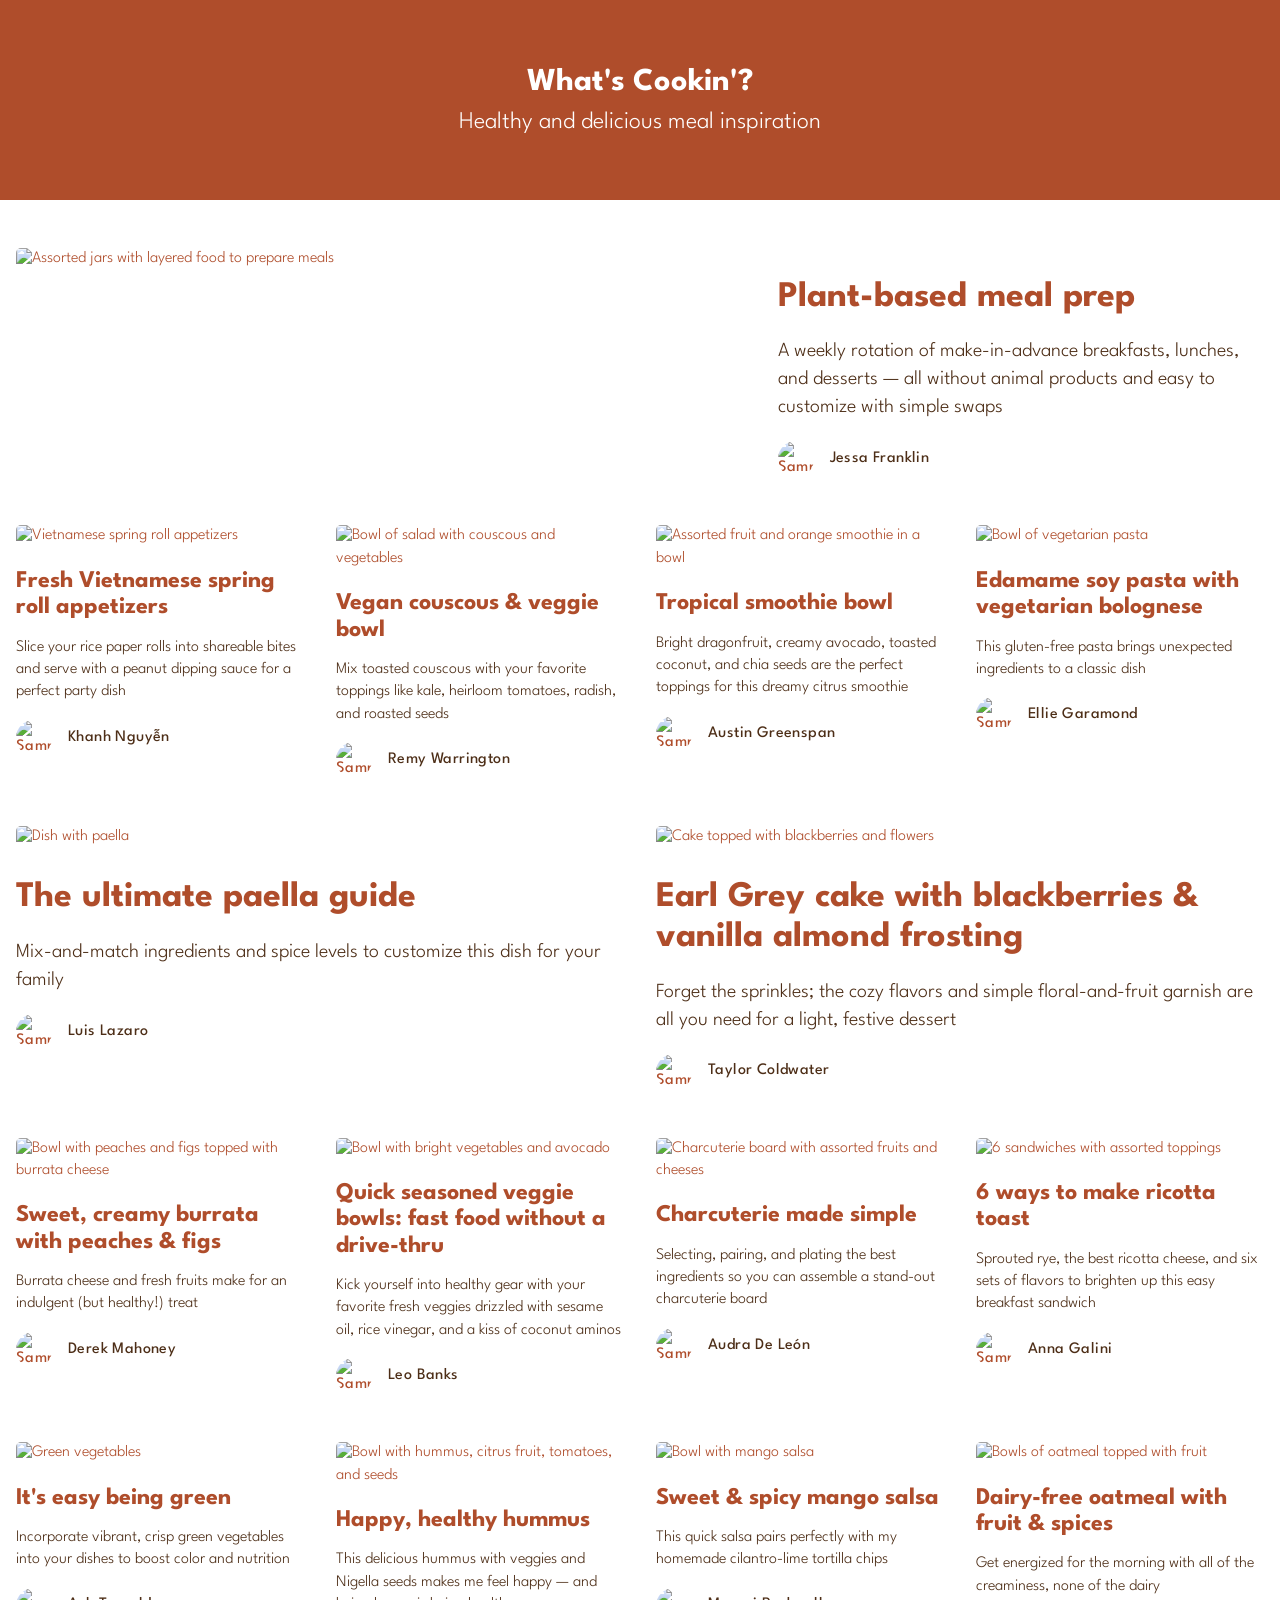
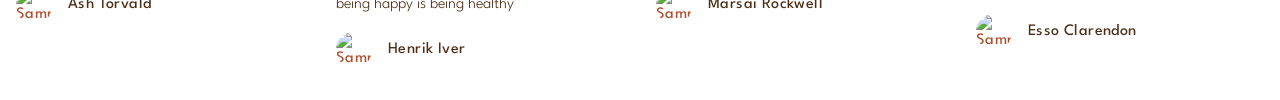
==== commit 6ac08821: "Style header (basic)" ====
--- a/labs/media-grid/index.html
+++ b/labs/media-grid/index.html
@@ -13,7 +13,8 @@
   <body>
     <header>
       <div class="container">
-        <h1>My Headline</h1>
+        <h1>What's Cookin'?</h1>
+        <p>Healthy and delicious meal inspiration</p>
       </div>
     </header>
     <div class="container post-grid">
--- a/labs/media-grid/style.css
+++ b/labs/media-grid/style.css
@@ -4,6 +4,11 @@
 
 :root {
   --title-font-size: 1.5rem;
+  --excerpt-font-size: 1rem;
+  --avatar-size: 36px;
+  --body-text: #4d2e17;
+  --primary: #af4d2b;
+  --primary-light: #e65924;
 }
 
 body {
@@ -11,6 +16,31 @@
     "Open Sans", "Helvetica Neue", sans-serif;
   font-weight: 300;
   line-height: 1.4;
+  color: var(--body-text, #4d2e17);
+  margin: 0;
+}
+
+header {
+  background-color: var(--primary, #af4d2b);
+  color: #fff;
+  padding-top: 1rem;
+  padding-bottom: 1rem;
+  text-align: center;
+  display: flex;
+  flex-direction: column;
+  align-items: center;
+  justify-content: center;
+  position: relative;
+  margin-bottom: 1rem;
+}
+
+header p {
+  font-size: 1.5em;
+  margin: 0;
+}
+
+h1 {
+  margin: 0;
 }
 
 h2 {
@@ -22,8 +52,18 @@
   display: block;
 }
 
+a {
+  text-decoration: none;
+  color: var(--primary, #af4d2b);
+}
+
+a:hover {
+  text-decoration: underline;
+  color: var(--primary-light, #e65924);
+}
+
 .container {
-  max-width: 1200px;
+  max-width: 1400px;
   margin: 0 auto;
   padding-left: 1em;
   padding-right: 1em;
@@ -32,6 +72,8 @@
 .post-grid {
   display: grid;
   gap: 1rem;
+  padding-top: 2rem;
+  padding-bottom: 2rem;
 }
 
 .article-title {
@@ -39,24 +81,76 @@
   margin-bottom: 1rem;
 }
 
-.article-image {
+.article-image-link {
+  display: block;
   border-radius: 5px;
+}
+
+.byline-avatar-link {
+  border-radius: 50%;
+  width: var(--avatar-size, 36px);
+  height: var(--avatar-size, 36px);
+}
+
+.article-image-link,
+.byline-avatar-link {
+  overflow: hidden;
+}
+
+.article-image,
+.byline-avatar {
   width: 100%;
+  height: 100%;
+  object-fit: cover;
+}
+
+.article-image,
+.byline-avatar {
+  transition: all 0.3s ease-in-out;
+}
+
+.article-image-link:hover .article-image,
+.byline-avatar-link:hover .byline-avatar {
+  transform: scale(1.1);
+  filter: brightness(0.8) sepia(0.2) saturate(1.5);
+}
+
+.article-excerpt {
+  font-size: var(--excerpt-font-size, 1rem);
 }
 
 .byline {
   display: flex;
   align-items: center;
   gap: 1rem;
+  font-weight: 450;
+  letter-spacing: 0.025em;
+}
+
+.byline-author {
+  margin: 0;
 }
 
 .byline-avatar {
-  width: 36px;
-  height: 36px;
-  border-radius: 50%;
+  width: 100%;
+  height: 100%;
+}
+
+.byline-author-link {
+  text-decoration: none;
+  color: var(--body-text, #4d2e17);
+}
+
+.byline-author-link:hover {
+  color: var(--primary, #af4d2b);
+  text-decoration: underline;
 }
 
 @media screen and (min-width: 768px) {
+  header {
+    min-height: 200px;
+  }
+
   .post-grid {
     grid-template-columns: repeat(12, 1fr);
     gap: 3rem 2rem;
@@ -74,6 +168,10 @@
     align-items: center;
   }
 
+  article:nth-of-type(1) .article-image-link {
+    height: 100%; /* This lets the image part grow vertically if there is a long headline */
+  }
+
   article:nth-of-type(6),
   article:nth-of-type(7) {
     grid-column-end: span 6;
@@ -83,5 +181,6 @@
   article:nth-of-type(6),
   article:nth-of-type(7) {
     --title-font-size: 2.25rem;
+    --excerpt-font-size: 1.25rem;
   }
 }
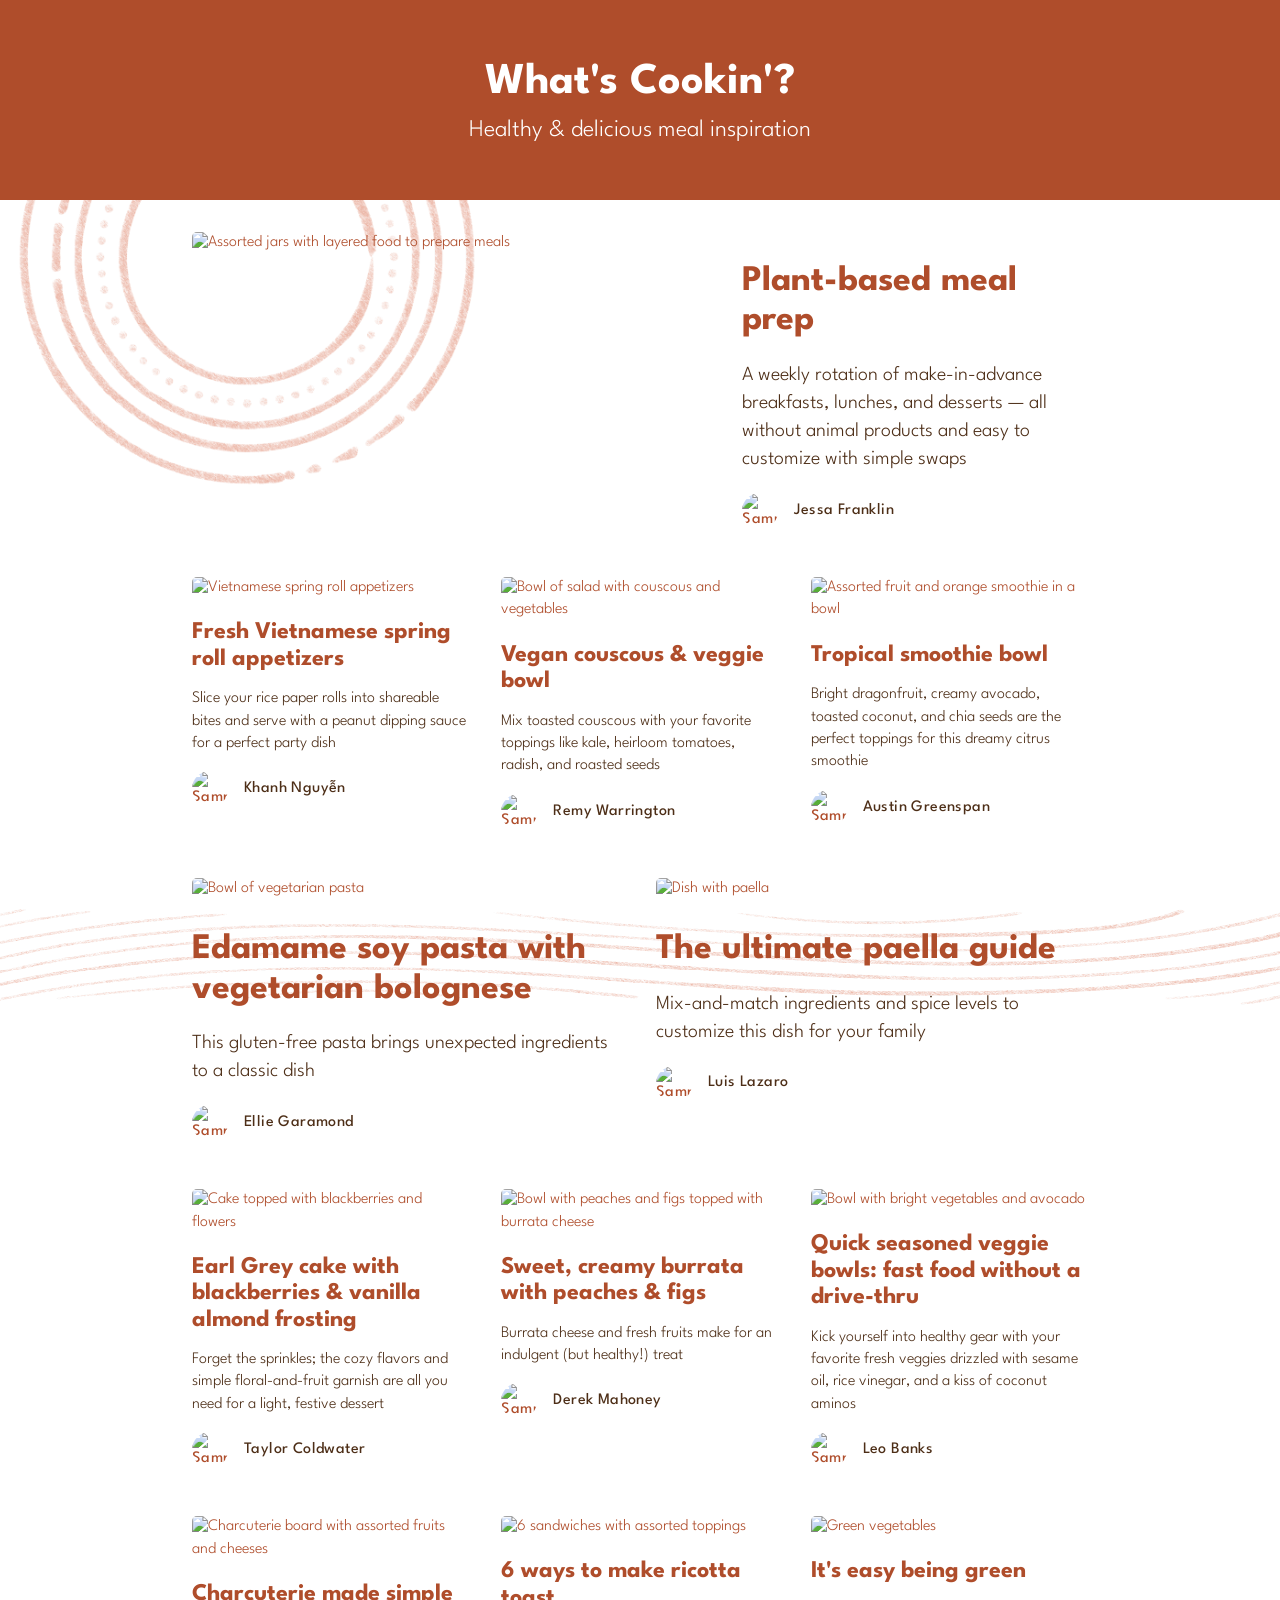
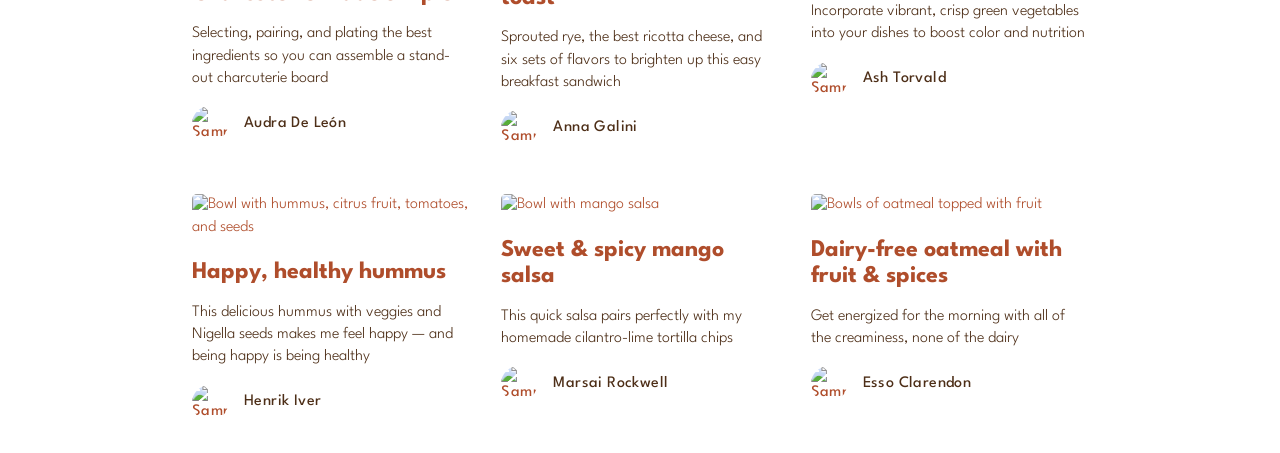
==== commit dfd067c7: "Format header text" ====
--- a/labs/media-grid/index.html
+++ b/labs/media-grid/index.html
@@ -14,7 +14,7 @@
     <header>
       <div class="container">
         <h1>What's Cookin'?</h1>
-        <p>Healthy and delicious meal inspiration</p>
+        <p>Healthy &amp; delicious meal inspiration</p>
       </div>
     </header>
     <div class="container post-grid">
--- a/labs/media-grid/style.css
+++ b/labs/media-grid/style.css
@@ -1,14 +1,36 @@
+/*
+-----------------------------------------
+Global Styles
+-----------------------------------------
+*/
+
 * {
   box-sizing: border-box;
 }
 
 :root {
+  /* Typography */
   --title-font-size: 1.5rem;
   --excerpt-font-size: 1rem;
+  --title-font-size--large: 2.25rem;
+  --excerpt-font-size--large: 1.25rem;
+
+  /* Byline components */
   --avatar-size: 36px;
+  --border-radius: 5px;
+  --avatar-border-radius: 50%;
+
+  /* Grid */
+  --grid-gap-x: 1rem;
+  --grid-gap-y: 2rem;
+
+  /* Colors */
   --body-text: #4d2e17;
   --primary: #af4d2b;
   --primary-light: #e65924;
+
+  /* Decorative elements */
+  --doodle-circle-size: 550px;
 }
 
 body {
@@ -18,7 +40,39 @@
   line-height: 1.4;
   color: var(--body-text, #4d2e17);
   margin: 0;
-}
+  overflow-x: hidden;
+}
+
+h2 {
+  line-height: 1.1;
+}
+
+a {
+  text-decoration: none;
+  color: var(--primary, #af4d2b);
+}
+
+a:hover {
+  text-decoration: underline;
+  color: var(--primary-light, #e65924);
+}
+
+img {
+  max-width: 100%;
+  display: block;
+}
+
+.container {
+  margin: 0 auto;
+  padding-left: 1em;
+  padding-right: 1em;
+}
+
+/*
+-----------------------------------------
+Header
+-----------------------------------------
+*/
 
 header {
   background-color: var(--primary, #af4d2b);
@@ -31,7 +85,10 @@
   align-items: center;
   justify-content: center;
   position: relative;
-  margin-bottom: 1rem;
+}
+
+header h1 {
+  margin: 0;
 }
 
 header p {
@@ -39,55 +96,36 @@
   margin: 0;
 }
 
-h1 {
-  margin: 0;
-}
-
-h2 {
-  line-height: 1.1;
-}
-
-img {
-  max-width: 100%;
-  display: block;
-}
-
-a {
-  text-decoration: none;
-  color: var(--primary, #af4d2b);
-}
-
-a:hover {
-  text-decoration: underline;
-  color: var(--primary-light, #e65924);
-}
-
-.container {
-  max-width: 1400px;
-  margin: 0 auto;
-  padding-left: 1em;
-  padding-right: 1em;
-}
+/*
+-----------------------------------------
+Post Grid
+-----------------------------------------
+*/
 
 .post-grid {
   display: grid;
-  gap: 1rem;
-  padding-top: 2rem;
-  padding-bottom: 2rem;
-}
-
-.article-title {
-  font-size: var(--title-font-size, 1.5rem);
-  margin-bottom: 1rem;
-}
+  gap: var(--grid-gap-y, 1rem) var(--grid-gap-x, 1rem);
+  padding-top: 1rem;
+  padding-bottom: 1rem;
+}
+
+.post-grid article {
+  position: relative; /* Not necessary for the layout; used for decorative elements */
+}
+
+/*
+-----------------------------------------
+Images & Image Links
+-----------------------------------------
+*/
 
 .article-image-link {
   display: block;
-  border-radius: 5px;
+  border-radius: var(--border-radius, 5px);
 }
 
 .byline-avatar-link {
-  border-radius: 50%;
+  border-radius: var(--avatar-border-radius, 50%);
   width: var(--avatar-size, 36px);
   height: var(--avatar-size, 36px);
 }
@@ -115,9 +153,26 @@
   filter: brightness(0.8) sepia(0.2) saturate(1.5);
 }
 
+/*
+-----------------------------------------
+Typography
+-----------------------------------------
+*/
+
+.article-title {
+  font-size: var(--title-font-size, 1.5rem);
+  margin-bottom: 1rem;
+}
+
 .article-excerpt {
   font-size: var(--excerpt-font-size, 1rem);
 }
+
+/*
+-----------------------------------------
+Byline
+-----------------------------------------
+*/
 
 .byline {
   display: flex;
@@ -146,24 +201,45 @@
   text-decoration: underline;
 }
 
-@media screen and (min-width: 768px) {
+/*
+-----------------------------------------
+Media Queries
+-----------------------------------------
+*/
+
+@media screen and (min-width: 600px) {
+  .container {
+    max-width: 768px;
+    padding-left: 2rem;
+    padding-right: 2rem;
+  }
+
   header {
     min-height: 200px;
   }
 
+  header h1 {
+    font-size: 2.75rem;
+  }
+
   .post-grid {
+    --grid-gap-x: 2rem;
+    --grid-gap-y: 3rem;
     grid-template-columns: repeat(12, 1fr);
-    gap: 3rem 2rem;
+    padding-top: 2rem;
+    padding-bottom: 2rem;
   }
 
   article {
-    grid-column-end: span 3;
-  }
+    grid-column-end: span 6; /* 12 columns % span 6 = 2 cards across */
+  }
+
+  /* Special formatting: 1-card column */
 
   article:nth-of-type(1) {
-    grid-column: 1 / -1;
+    grid-column: 1 / -1; /* Span all columns */
     display: grid;
-    gap: 2rem;
+    gap: var(--grid-gap-x, 2rem);
     grid-template-columns: 3fr 2fr;
     align-items: center;
   }
@@ -171,16 +247,119 @@
   article:nth-of-type(1) .article-image-link {
     height: 100%; /* This lets the image part grow vertically if there is a long headline */
   }
+
+  /* Special formatting: text in 1-card section */
+
+  article:nth-of-type(1) {
+    --title-font-size: var(--title-font-size--large, 2.25rem);
+    --excerpt-font-size: var(--excerpt-font-size--large, 1.25rem);
+  }
+
+  /* Special formatting: doodle circle for 1-card section */
+
+  article:nth-of-type(1):before {
+    content: "";
+    display: block;
+    position: absolute;
+    width: var(--doodle-circle-size, 550px);
+    height: var(--doodle-circle-size, 550px);
+    left: -220px;
+    top: -250px;
+    z-index: -1;
+    background-image: url(doodle-circle.png);
+    background-size: contain;
+    background-repeat: no-repeat;
+  }
+}
+
+@media screen and (min-width: 960px) and (max-width: 1399px) {
+  .container {
+    max-width: 960px;
+  }
+
+  article {
+    grid-column-end: span 4; /* 12 columns % span 4 = 3 cards across */
+  }
+
+  /* Special formatting: 2-card columns */
+
+  article:nth-of-type(5),
+  article:nth-of-type(6) {
+    grid-column-end: span 6;
+    --title-font-size: var(--title-font-size--large, 2.25rem);
+    --excerpt-font-size: var(--excerpt-font-size--large, 1.25rem);
+  }
+
+  /* Special formatting: doodle for 2-card column */
+
+  article:nth-child(5):before {
+    content: "";
+    display: block;
+
+    /* Positioning to center the column even though its parent card isn't centered */
+    width: 100vw;
+    position: absolute;
+    top: 10%;
+    left: calc(
+      100% + (var(--grid-gap-x, 2rem) / 2)
+    ); /* Push it all the way to the right edge of the card, then half of the grid gap */
+    margin-left: -50vw; /* Pull it back by half the width of the browser window */
+    z-index: -1; /* Put it behind the cards */
+
+    /* Style the doodle */
+    height: 40%;
+    background-image: url(doodle-divider.png);
+    background-size: 100% 100%;
+    background-repeat: no-repeat;
+  }
+}
+
+@media screen and (min-width: 1400px) {
+  .container {
+    max-width: 1400px;
+  }
+
+  article {
+    grid-column-end: span 3; /* 12 columns % span 3 = 4 cards across */
+  }
+
+  /* Special formatting: doodle circle for 1-card section */
+
+  article:nth-of-type(1):before {
+    --doodle-circle-size: 750px;
+    left: -320px;
+    top: -355px;
+  }
+
+  /* Special formatting: 2-card columns */
 
   article:nth-of-type(6),
   article:nth-of-type(7) {
     grid-column-end: span 6;
-  }
-
-  article:nth-of-type(1),
-  article:nth-of-type(6),
-  article:nth-of-type(7) {
     --title-font-size: 2.25rem;
     --excerpt-font-size: 1.25rem;
   }
-}
+
+  /* Special formatting: doodle for 2-card column */
+
+  article:nth-child(6):before {
+    content: "";
+    display: block;
+
+    /* Positioning to center the column even though its parent card isn't centered */
+    width: 100vw;
+    position: absolute;
+    top: 10%;
+    left: calc(
+      100% + (var(--grid-gap-x, 2rem) / 2)
+    ); /* Push it all the way to the right edge of the card, then half of the grid gap */
+    margin-left: -50vw; /* Pull it back by half the width of the browser window */
+    z-index: -1; /* Put it behind the cards */
+
+    /* Style the doodle */
+    height: 40%;
+    background-image: url(doodle-divider.png);
+    background-size: 100% 100%;
+    background-repeat: no-repeat;
+  }
+}
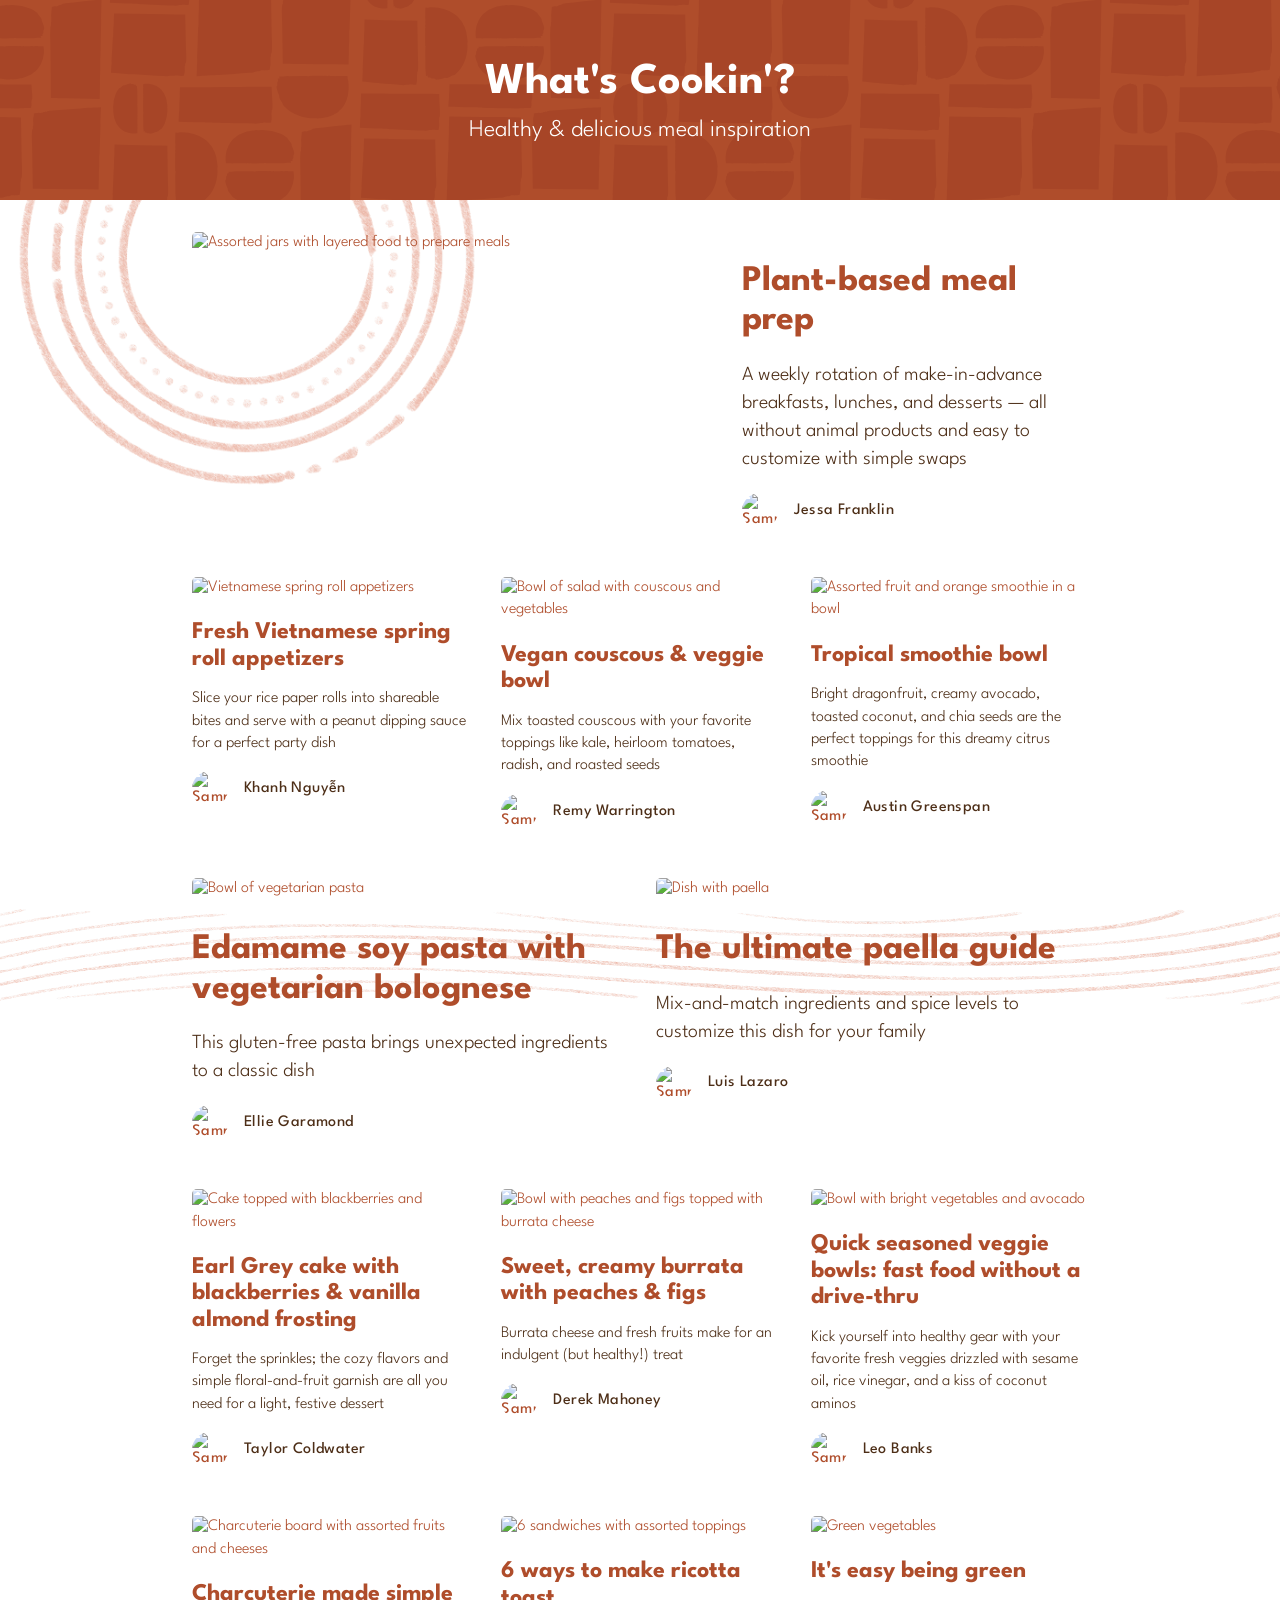
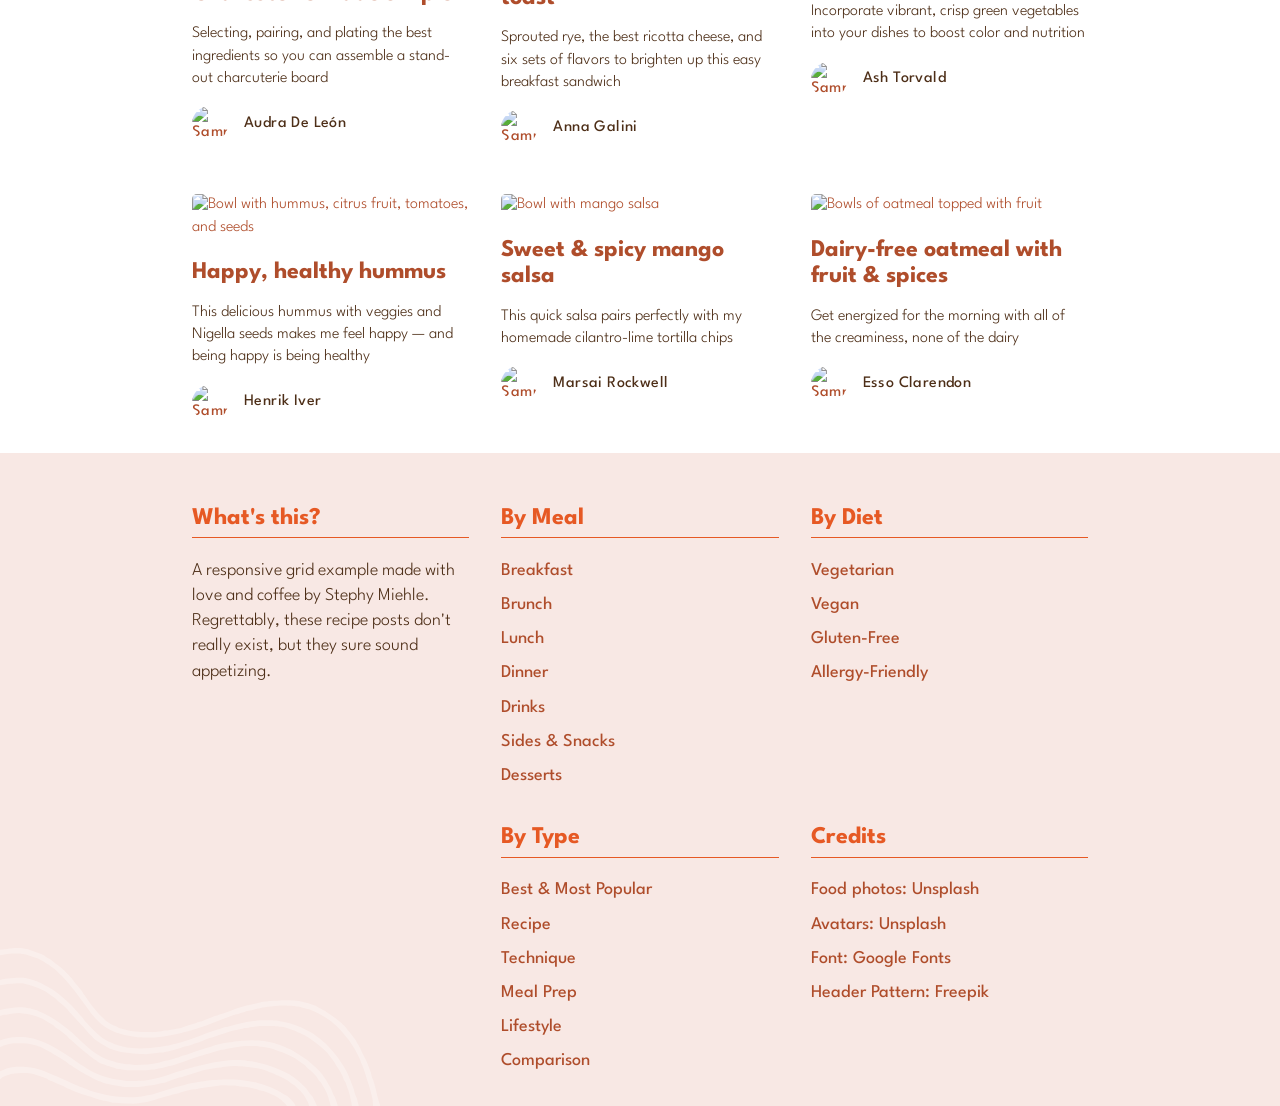
==== commit 81b3a4dc: "Style footer; make footer responsive" ====
--- a/labs/media-grid/index.html
+++ b/labs/media-grid/index.html
@@ -9,6 +9,7 @@
     <link rel="preconnect" href="https://fonts.googleapis.com" />
     <link rel="preconnect" href="https://fonts.gstatic.com" crossorigin />
     <link href="https://fonts.googleapis.com/css2?family=League+Spartan:wght@300..700&display=swap" rel="stylesheet" />
+    <script src="https://kit.fontawesome.com/fc1b69892e.js" crossorigin="anonymous"></script>
   </head>
   <body>
     <header>
@@ -17,7 +18,7 @@
         <p>Healthy &amp; delicious meal inspiration</p>
       </div>
     </header>
-    <div class="container post-grid">
+    <main class="container post-grid">
       <article>
         <a href="#" class="article-image-link">
           <img
@@ -451,6 +452,151 @@
           </div>
         </div>
       </article>
-    </div>
+    </main>
+    <footer>
+      <div class="container">
+        <div class="copyright">
+          <h2>What's this?</h2>
+          <p>
+            A responsive grid example made with love and coffee by Stephy Miehle. Regrettably, these recipe posts don't
+            really exist, but they sure sound appetizing.
+          </p>
+        </div>
+        <nav class="link-set">
+          <h2>By Meal</h2>
+          <ul class="fa-ul">
+            <li>
+              <span class="fa-li">
+                <i class="fa-regular fa-bowl-spoon"></i>
+              </span>
+              <a href="#">Breakfast</a>
+            </li>
+            <li>
+              <span class="fa-li">
+                <i class="fa-regular fa-champagne-glasses"></i>
+              </span>
+              <a href="#">Brunch</a>
+            </li>
+            <li>
+              <span class="fa-li">
+                <i class="fa-regular fa-burger-lettuce"></i>
+              </span>
+              <a href="#">Lunch</a>
+            </li>
+            <li>
+              <span class="fa-li">
+                <i class="fa-regular fa-pot-food"></i>
+              </span>
+              <a href="#">Dinner</a>
+            </li>
+            <li>
+              <span class="fa-li">
+                <i class="fa-regular fa-jug"></i>
+              </span>
+              <a href="#">Drinks</a>
+            </li>
+            <li>
+              <span class="fa-li">
+                <i class="fa-regular fa-bowl-rice"></i>
+              </span>
+              <a href="#">Sides & Snacks</a>
+            </li>
+            <li>
+              <span class="fa-li">
+                <i class="fa-regular fa-cupcake"></i>
+              </span>
+              <a href="#">Desserts</a>
+            </li>
+          </ul>
+        </nav>
+        <nav class="link-set">
+          <h2>By Diet</h2>
+          <ul class="fa-ul">
+            <li>
+              <span class="fa-li">
+                <i class="fa-regular fa-carrot"></i>
+              </span>
+              <a href="#">Vegetarian</a>
+            </li>
+            <li>
+              <span class="fa-li">
+                <i class="fa-regular fa-leaf"></i>
+              </span>
+              <a href="#">Vegan</a>
+            </li>
+            <li>
+              <span class="fa-li">
+                <i class="fa-regular fa-wheat-slash"></i>
+              </span>
+              <a href="#">Gluten-Free</a>
+            </li>
+            <li>
+              <span class="fa-li">
+                <i class="fa-regular fa-face-smile"></i>
+              </span>
+              <a href="#">Allergy-Friendly</a>
+            </li>
+          </ul>
+        </nav>
+        <nav class="link-set">
+          <h2>By Type</h2>
+          <ul class="fa-ul">
+            <li>
+              <span class="fa-li">
+                <i class="fa-regular fa-sparkles"></i>
+              </span>
+              <a href="#"> Best &amp; Most Popular </a>
+            </li>
+            <li>
+              <span class="fa-li">
+                <i class="fa-regular fa-utensils"></i>
+              </span>
+              <a href="#">Recipe</a>
+            </li>
+            <li>
+              <span class="fa-li">
+                <i class="fa-regular fa-knife-kitchen"></i>
+              </span>
+              <a href="#">Technique</a>
+            </li>
+            <li>
+              <span class="fa-li">
+                <i class="fa-regular fa-fondue-pot"></i>
+              </span>
+              <a href="#">Meal Prep</a>
+            </li>
+            <li>
+              <span class="fa-li">
+                <i class="fa-regular fa-sun-bright"></i>
+              </span>
+              <a href="#">Lifestyle</a>
+            </li>
+            <li>
+              <span class="fa-li">
+                <i class="fa-regular fa-code-compare"></i>
+              </span>
+              <a href="#">Comparison</a>
+            </li>
+          </ul>
+        </nav>
+        <nav class="link-set">
+          <h2>Credits</h2>
+          <ul>
+            <li>
+              <a href="https://www.unsplash.com">Food photos: Unsplash</a>
+            </li>
+            <li>
+              <a href="https://www.unsplash.com">Avatars: Unsplash</a>
+            </li>
+            <li>
+              <a href="https://fonts.google.com">Font: Google Fonts</a>
+            </li>
+            <li>
+              <a href="https://www.freepik.com">Header Pattern: Freepik</a>
+            </li>
+          </ul>
+        </nav>
+      </div>
+    </footer>
   </body>
 </html>
--- a/labs/media-grid/style.css
+++ b/labs/media-grid/style.css
@@ -76,6 +76,10 @@
 
 header {
   background-color: var(--primary, #af4d2b);
+  background-image: url(pattern.svg);
+  background-size: 500px;
+  background-position: bottom center;
+  background-blend-mode: overlay;
   color: #fff;
   padding-top: 1rem;
   padding-bottom: 1rem;
@@ -199,6 +203,59 @@
 .byline-author-link:hover {
   color: var(--primary, #af4d2b);
   text-decoration: underline;
+}
+
+/*
+-----------------------------------------
+Footer
+-----------------------------------------
+*/
+
+footer {
+  background-color: #f8e8e4;
+  padding-top: 2rem;
+  padding-bottom: 2rem;
+  font-size: 1.125rem;
+}
+
+footer .container {
+  display: grid;
+  gap: var(--grid-gap-x) var(--grid-gap-y);
+}
+
+footer h2 {
+  color: var(--primary-light);
+  border-bottom: 1px solid;
+  padding-bottom: 0.25em;
+  font-size: var(--title-font-size);
+}
+
+footer ul {
+  margin: 0;
+  padding: 0;
+  list-style: none;
+}
+
+footer .fa-ul {
+  --fa-li-margin: 1.75rem;
+}
+
+footer li {
+  margin: 0;
+  padding: 0;
+}
+
+footer li + li {
+  margin-top: 0.5em;
+}
+
+footer a {
+  font-weight: 450;
+}
+
+footer i,
+footer .svg-inline--fa {
+  color: #ff983f;
 }
 
 /*
@@ -270,6 +327,24 @@
     background-size: contain;
     background-repeat: no-repeat;
   }
+
+  footer .container {
+    grid-template-columns: repeat(2, 1fr);
+  }
+
+  footer .copyright {
+    grid-column-end: span 2;
+  }
+}
+
+@media screen and (min-width: 960px) {
+  footer {
+    background-image: url(doodle-wave.svg);
+    background-position-x: -120px;
+    background-position-y: bottom;
+    background-repeat: no-repeat;
+    background-size: 500px;
+  }
 }
 
 @media screen and (min-width: 960px) and (max-width: 1399px) {
@@ -312,6 +387,15 @@
     background-size: 100% 100%;
     background-repeat: no-repeat;
   }
+
+  footer .container {
+    grid-template-columns: repeat(3, 1fr);
+  }
+
+  footer .copyright {
+    grid-column-end: span 1;
+    grid-row-end: span 2;
+  }
 }
 
 @media screen and (min-width: 1400px) {
@@ -362,4 +446,12 @@
     background-size: 100% 100%;
     background-repeat: no-repeat;
   }
-}
+
+  footer .container {
+    grid-template-columns: repeat(6, 1fr);
+  }
+
+  footer .copyright {
+    grid-column-end: span 2;
+  }
+}
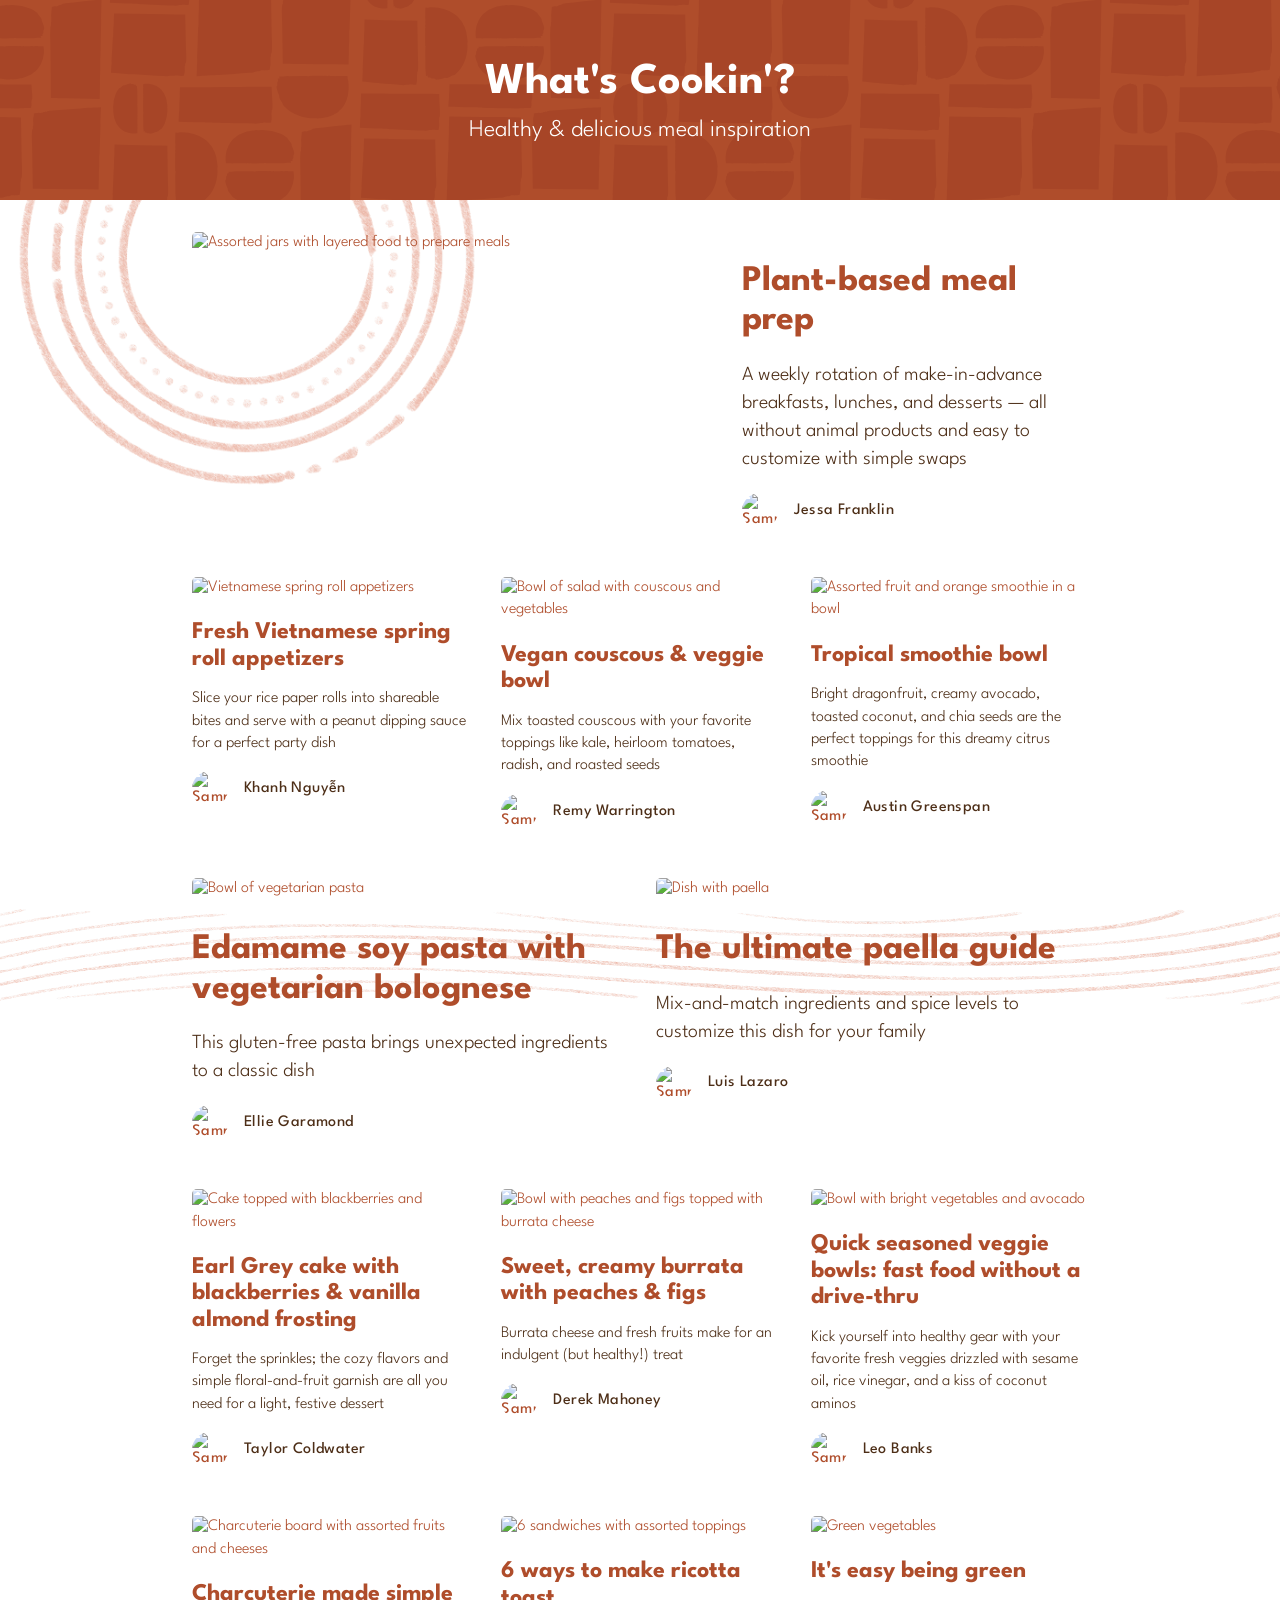
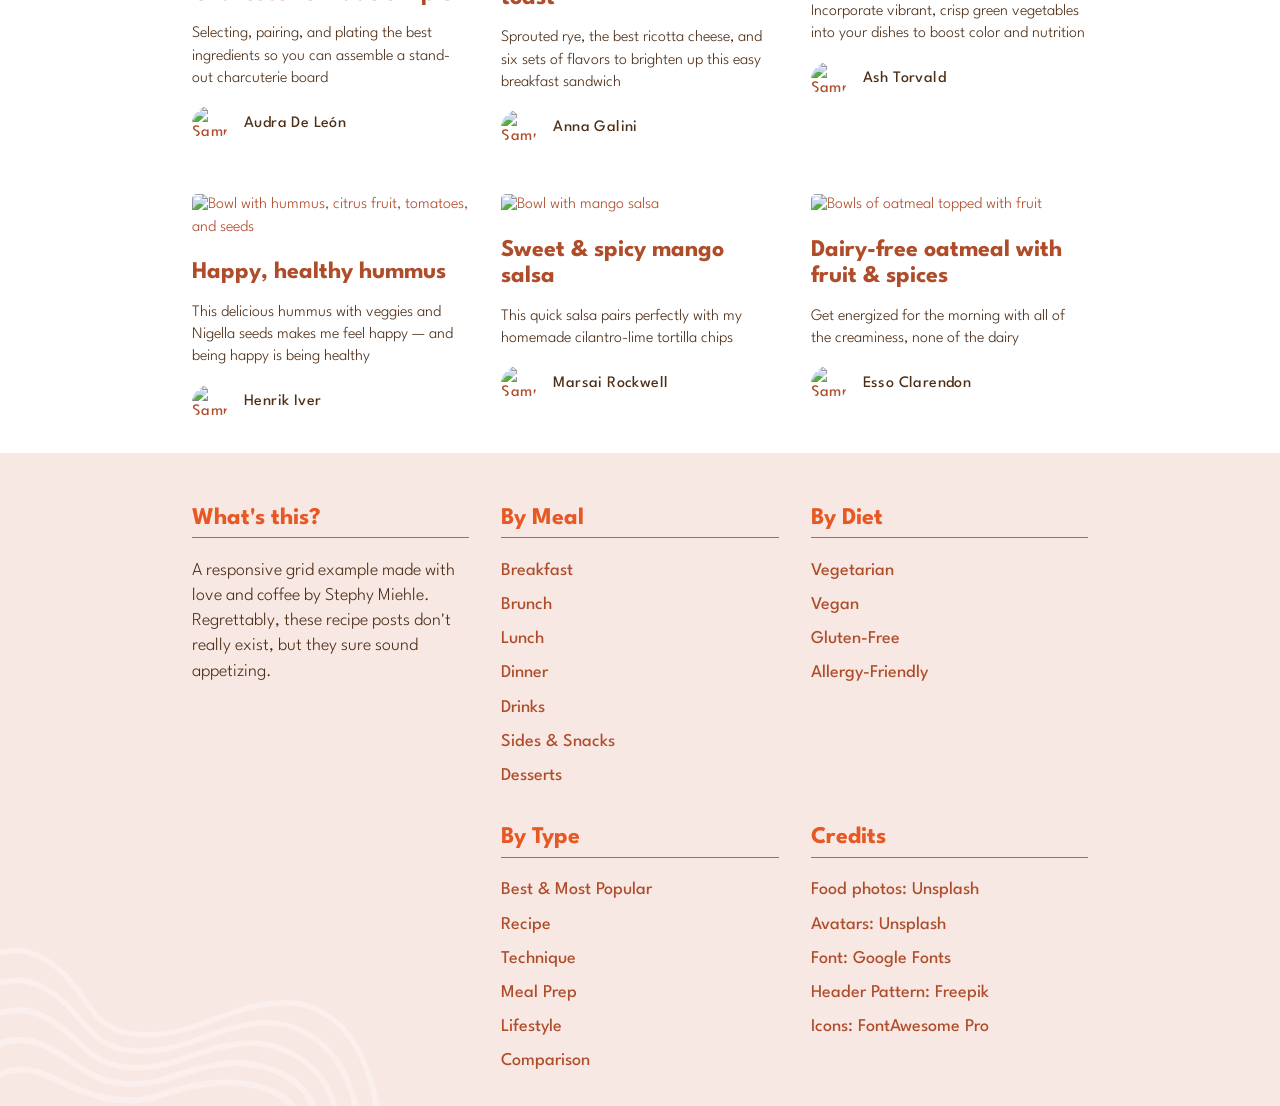
==== commit bd319580: "Add FontAwesome credit" ====
--- a/labs/media-grid/index.html
+++ b/labs/media-grid/index.html
@@ -594,6 +594,9 @@
             <li>
               <a href="https://www.freepik.com">Header Pattern: Freepik</a>
             </li>
+            <li>
+              <a href="https://www.fontawesome.com">Icons: FontAwesome Pro</a>
+            </li>
           </ul>
         </nav>
       </div>
